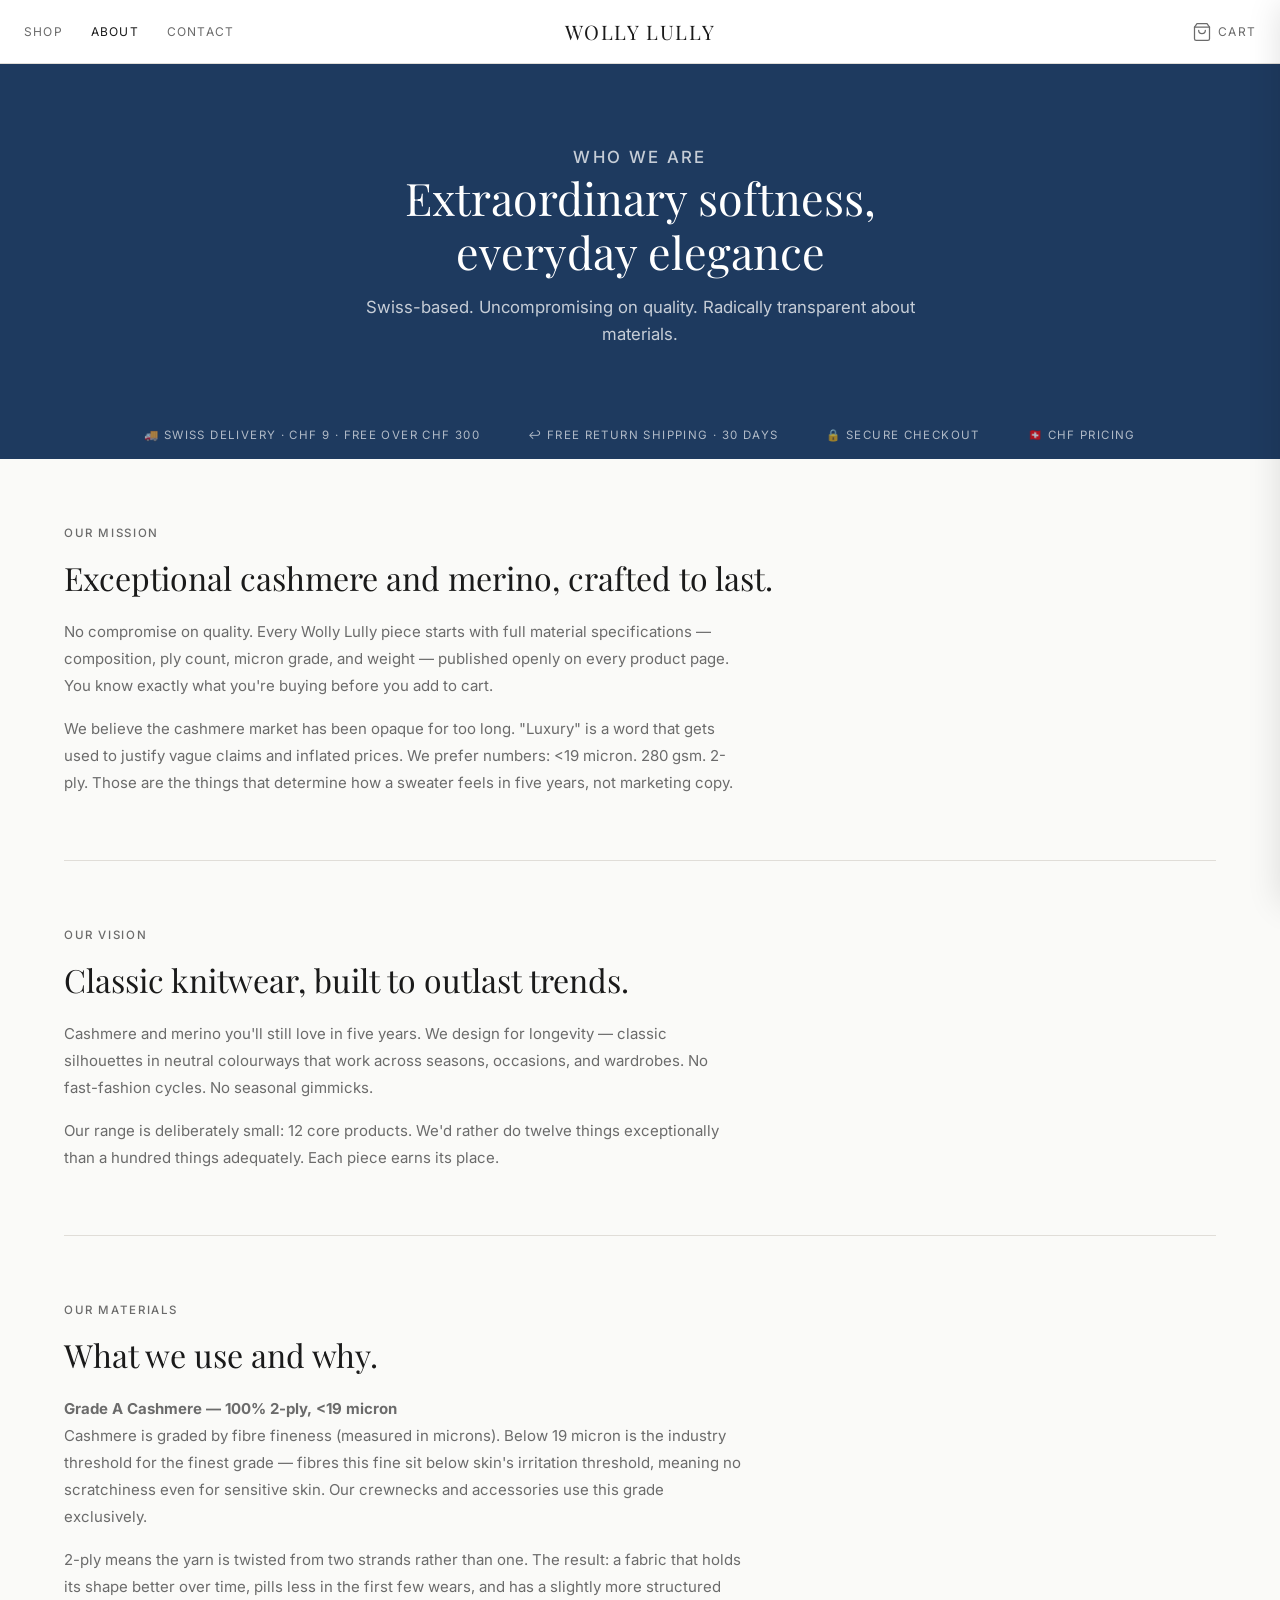
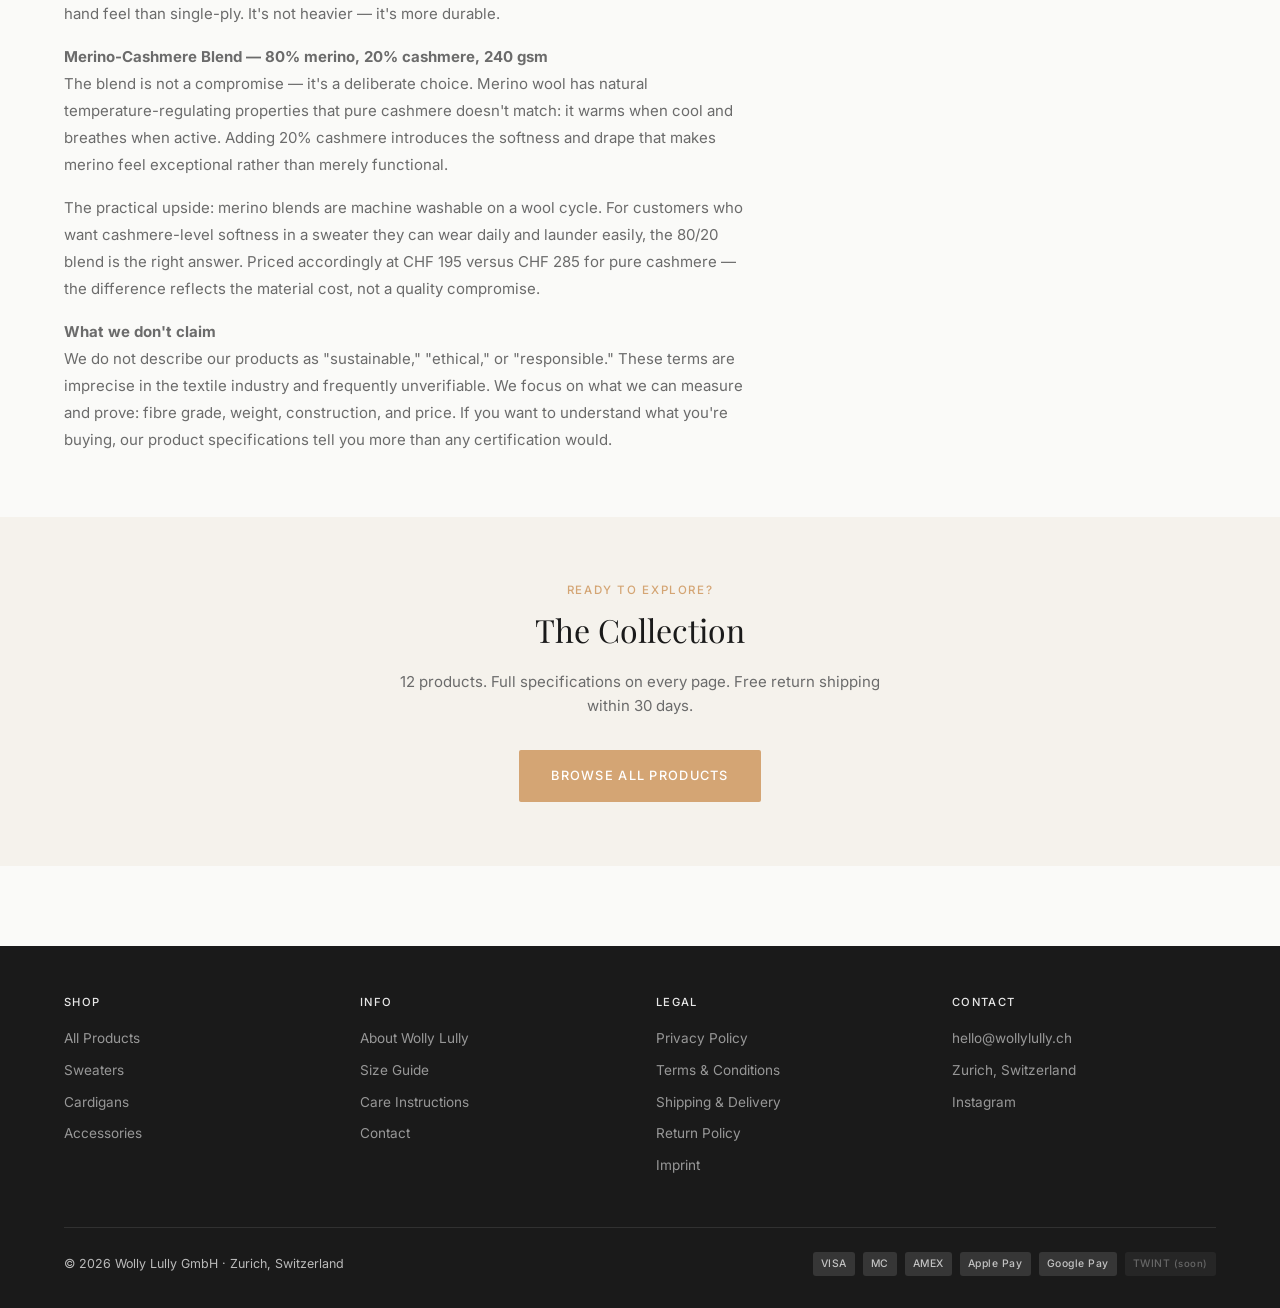
==== about.html @ a8b8a8bb "Prototype v3: add about.html with mission/vision/materials (#107)" ====
<!DOCTYPE html>
<html lang="en">
<head>
  <meta charset="UTF-8">
  <meta name="viewport" content="width=device-width, initial-scale=1.0">
  <title>About — Wolly Lully</title>
  <link rel="preconnect" href="https://fonts.googleapis.com">
  <link rel="preconnect" href="https://fonts.gstatic.com" crossorigin>
  <link href="https://fonts.googleapis.com/css2?family=Inter:wght@300;400;500;600&family=Playfair+Display:wght@400;600;700&display=swap" rel="stylesheet">
  <link rel="stylesheet" href="style.css">
</head>
<body>

<!-- ===== HEADER ===== -->
<header class="site-header">
  <div class="header-inner">
    <nav class="header-nav">
      <a href="shop.html">Shop</a>
      <a href="about.html" class="active">About</a>
      <a href="#">Contact</a>
    </nav>
    <a href="homepage.html" class="header-logo">WOLLY LULLY</a>
    <div class="header-actions">
      <button class="cart-btn" id="open-cart" aria-label="Open cart">
        <svg width="20" height="20" viewBox="0 0 24 24" fill="none" stroke="currentColor" stroke-width="1.5" stroke-linecap="round" stroke-linejoin="round"><path d="M6 2L3 6v14a2 2 0 002 2h14a2 2 0 002-2V6l-3-4z"/><line x1="3" y1="6" x2="21" y2="6"/><path d="M16 10a4 4 0 01-8 0"/></svg>
        Cart
        <span class="cart-badge"></span>
      </button>
      <button class="hamburger" id="hamburger" aria-label="Menu">
        <span></span><span></span><span></span>
      </button>
    </div>
  </div>
</header>

<!-- Mobile nav -->
<div class="nav-overlay" id="nav-overlay"></div>
<nav class="nav-drawer" id="nav-drawer">
  <div class="nav-drawer-header">
    <span>Menu</span>
    <button class="icon-btn" id="nav-close">✕</button>
  </div>
  <div class="nav-drawer-links">
    <a href="shop.html">Shop <span>›</span></a>
    <a href="about.html">About <span>›</span></a>
    <a href="#">Contact <span>›</span></a>
  </div>
  <div class="nav-drawer-footer">
    <a href="#">Size Guide</a>
    <a href="#">Returns &amp; Exchanges</a>
    <a href="#">Shipping &amp; Delivery</a>
  </div>
</nav>

<!-- ===== PAGE BODY ===== -->
<main class="page-body">

  <!-- HERO -->
  <div class="about-hero">
    <div class="container">
      <p class="about-eyebrow">Who we are</p>
      <h1>Extraordinary softness,<br>everyday elegance</h1>
      <p>Swiss-based. Uncompromising on quality. Radically transparent about materials.</p>
    </div>
  </div>

  <!-- BRAND STRIP -->
  <div class="brand-strip">
    <div class="brand-strip-inner">
      <span>🚚 Swiss delivery · CHF 9 · free over CHF 300</span>
      <span>↩️ Free return shipping · 30 days</span>
      <span>🔒 Secure checkout</span>
      <span>🇨🇭 CHF pricing</span>
    </div>
  </div>

  <div class="container">

    <!-- MISSION -->
    <div class="about-section">
      <p class="about-eyebrow">Our Mission</p>
      <h2>Exceptional cashmere and merino, crafted to last.</h2>
      <p>No compromise on quality. Every Wolly Lully piece starts with full material specifications — composition, ply count, micron grade, and weight — published openly on every product page. You know exactly what you're buying before you add to cart.</p>
      <p>We believe the cashmere market has been opaque for too long. "Luxury" is a word that gets used to justify vague claims and inflated prices. We prefer numbers: &lt;19 micron. 280 gsm. 2-ply. Those are the things that determine how a sweater feels in five years, not marketing copy.</p>
    </div>

    <!-- VISION -->
    <div class="about-section">
      <p class="about-eyebrow">Our Vision</p>
      <h2>Classic knitwear, built to outlast trends.</h2>
      <p>Cashmere and merino you'll still love in five years. We design for longevity — classic silhouettes in neutral colourways that work across seasons, occasions, and wardrobes. No fast-fashion cycles. No seasonal gimmicks.</p>
      <p>Our range is deliberately small: 12 core products. We'd rather do twelve things exceptionally than a hundred things adequately. Each piece earns its place.</p>
    </div>

    <!-- OUR MATERIALS -->
    <div class="about-section">
      <p class="about-eyebrow">Our Materials</p>
      <h2>What we use and why.</h2>

      <p><strong>Grade A Cashmere — 100% 2-ply, &lt;19 micron</strong><br>
      Cashmere is graded by fibre fineness (measured in microns). Below 19 micron is the industry threshold for the finest grade — fibres this fine sit below skin's irritation threshold, meaning no scratchiness even for sensitive skin. Our crewnecks and accessories use this grade exclusively.</p>

      <p>2-ply means the yarn is twisted from two strands rather than one. The result: a fabric that holds its shape better over time, pills less in the first few wears, and has a slightly more structured hand feel than single-ply. It's not heavier — it's more durable.</p>

      <p><strong>Merino-Cashmere Blend — 80% merino, 20% cashmere, 240 gsm</strong><br>
      The blend is not a compromise — it's a deliberate choice. Merino wool has natural temperature-regulating properties that pure cashmere doesn't match: it warms when cool and breathes when active. Adding 20% cashmere introduces the softness and drape that makes merino feel exceptional rather than merely functional.</p>

      <p>The practical upside: merino blends are machine washable on a wool cycle. For customers who want cashmere-level softness in a sweater they can wear daily and launder easily, the 80/20 blend is the right answer. Priced accordingly at CHF 195 versus CHF 285 for pure cashmere — the difference reflects the material cost, not a quality compromise.</p>

      <p><strong>What we don't claim</strong><br>
      We do not describe our products as "sustainable," "ethical," or "responsible." These terms are imprecise in the textile industry and frequently unverifiable. We focus on what we can measure and prove: fibre grade, weight, construction, and price. If you want to understand what you're buying, our product specifications tell you more than any certification would.</p>
    </div>

  </div><!-- /container -->

  <!-- CTA -->
  <div style="text-align:center; padding:64px 0; background:var(--bg-beige);">
    <p class="about-eyebrow" style="margin-bottom:12px;">Ready to explore?</p>
    <h2 style="margin-bottom:20px;">The Collection</h2>
    <p style="color:var(--text-muted); max-width:480px; margin:0 auto 32px;">12 products. Full specifications on every page. Free return shipping within 30 days.</p>
    <a href="shop.html" class="btn btn-primary btn--lg">Browse All Products</a>
  </div>

</main>

<!-- ===== FOOTER ===== -->
<footer class="site-footer">
  <div class="container">
    <div class="footer-grid">
      <div class="footer-col">
        <h5>Shop</h5>
        <a href="shop.html">All Products</a>
        <a href="shop.html">Sweaters</a>
        <a href="shop.html">Cardigans</a>
        <a href="shop.html">Accessories</a>
      </div>
      <div class="footer-col">
        <h5>Info</h5>
        <a href="about.html">About Wolly Lully</a>
        <a href="#">Size Guide</a>
        <a href="#">Care Instructions</a>
        <a href="#">Contact</a>
      </div>
      <div class="footer-col">
        <h5>Legal</h5>
        <a href="#">Privacy Policy</a>
        <a href="#">Terms &amp; Conditions</a>
        <a href="#">Shipping &amp; Delivery</a>
        <a href="#">Return Policy</a>
        <a href="#">Imprint</a>
      </div>
      <div class="footer-col">
        <h5>Contact</h5>
        <a href="#">hello@wollylully.ch</a>
        <a href="#">Zurich, Switzerland</a>
        <a href="#">Instagram</a>
      </div>
    </div>
    <div class="footer-bottom">
      <p>© 2026 Wolly Lully GmbH · Zurich, Switzerland</p>
      <div class="payment-icons">
        <span class="payment-icon">VISA</span>
        <span class="payment-icon">MC</span>
        <span class="payment-icon">AMEX</span>
        <span class="payment-icon">Apple Pay</span>
        <span class="payment-icon">Google Pay</span>
        <span class="payment-icon" style="opacity:0.45">TWINT <span style="font-size:0.6rem">(soon)</span></span>
      </div>
    </div>
  </div>
</footer>

<!-- ===== CART DRAWER ===== -->
<div class="cart-overlay" id="cart-overlay"></div>
<aside class="cart-drawer" id="cart-drawer" role="dialog" aria-label="Shopping cart">
  <div class="cart-drawer-header">
    <h3>Your Cart</h3>
    <button class="icon-btn" id="cart-close" aria-label="Close cart">✕</button>
  </div>
  <div class="shipping-progress" id="shipping-progress">
    <p>Add <strong>CHF 300</strong> more for free delivery 🎉</p>
    <div class="progress-bar"><div class="progress-bar-fill" style="width:0%"></div></div>
  </div>
  <div id="cart-items-list" class="cart-items"></div>
  <div class="cart-empty" id="cart-empty">
    <svg width="48" height="48" viewBox="0 0 24 24" fill="none" stroke="currentColor" stroke-width="1" stroke-linecap="round" style="color:var(--border-dark)"><path d="M6 2L3 6v14a2 2 0 002 2h14a2 2 0 002-2V6l-3-4z"/><line x1="3" y1="6" x2="21" y2="6"/></svg>
    <p>Your cart is empty.</p>
    <a href="shop.html" class="btn btn-secondary" onclick="closeCart()">Browse Collection</a>
  </div>
  <div class="cart-footer" id="cart-footer" style="display:none">
    <div class="cart-totals">
      <div class="row"><span>Subtotal</span><span id="cart-subtotal">CHF 0</span></div>
      <div class="row"><span>Delivery</span><span id="cart-shipping">CHF 9</span></div>
      <div class="row total"><span>Total</span><span id="cart-total">CHF 0</span></div>
      <p style="font-size:0.72rem; color:var(--text-light); margin-top:4px; text-align:right;">Includes <span id="cart-vat">—</span> VAT (7.7%)</p>
    </div>
    <button class="btn btn-primary btn--full btn--lg" id="cart-checkout-btn">CHECKOUT →</button>
    <button class="btn btn-secondary btn--full" style="margin-top:8px" onclick="closeCart()">Continue Shopping</button>
    <p class="cart-trust">↩️ 30-day free return shipping &nbsp;·&nbsp; 🔒 Secure checkout</p>
  </div>
</aside>

<script src="app.js"></script>
</body>
</html>
---- style.css ----
/* ============================================================
   WOLLY LULLY — Clickable Prototype Styles
   Shared across all prototype pages
   ============================================================ */

/* --- Reset & Variables --- */
*, *::before, *::after { box-sizing: border-box; margin: 0; padding: 0; }

:root {
  --bg:        #FAFAF8;
  --bg-beige:  #F5F2EC;
  --bg-white:  #FFFFFF;
  --text:      #1A1A1A;
  --text-muted:#6B6B6B;
  --text-light:#9B9B9B;
  --gold:      #D4A574;
  --gold-dark: #B8924A;
  --border:    #E0DDD8;
  --border-dark:#C8C4BE;
  --navy:      #1E3A5F;
  --success:   #2D7A4F;
  --radius:    2px;
  --shadow:    0 2px 16px rgba(0,0,0,0.08);
  --shadow-lg: 0 4px 32px rgba(0,0,0,0.12);
  --transition: 0.22s ease;
  --font-serif: 'Playfair Display', Georgia, 'Times New Roman', serif;
  --font-sans:  'Inter', -apple-system, BlinkMacSystemFont, 'Segoe UI', sans-serif;
  --header-h:  64px;
}

html { scroll-behavior: smooth; }

body {
  font-family: var(--font-sans);
  background: var(--bg);
  color: var(--text);
  font-size: 15px;
  line-height: 1.6;
  -webkit-font-smoothing: antialiased;
}

a { color: inherit; text-decoration: none; }
img { display: block; max-width: 100%; }
button { cursor: pointer; border: none; background: none; font-family: inherit; }
input, select, textarea { font-family: inherit; }
ul { list-style: none; }

/* --- Typography --- */
h1, h2, h3, h4 {
  font-family: var(--font-serif);
  font-weight: normal;
  line-height: 1.2;
}
h1 { font-size: clamp(1.8rem, 4vw, 2.8rem); }
h2 { font-size: clamp(1.4rem, 3vw, 2rem); }
h3 { font-size: 1.2rem; }
h4 { font-size: 1rem; }

.label-caps {
  font-size: 0.7rem;
  letter-spacing: 0.12em;
  text-transform: uppercase;
  font-weight: 500;
}

/* --- Layout --- */
.container { max-width: 1200px; margin: 0 auto; padding: 0 24px; }
.container--narrow { max-width: 860px; }

/* ============================================================
   HEADER
   ============================================================ */
.site-header {
  position: fixed;
  top: 0; left: 0; right: 0;
  height: var(--header-h);
  background: var(--bg-white);
  border-bottom: 1px solid var(--border);
  z-index: 100;
  transition: box-shadow var(--transition);
}
.site-header.scrolled { box-shadow: 0 2px 12px rgba(0,0,0,0.06); }

.header-inner {
  display: grid;
  grid-template-columns: 1fr auto 1fr;
  align-items: center;
  height: 100%;
  padding: 0 24px;
}

.header-nav { display: flex; gap: 28px; }
.header-nav a {
  font-size: 0.75rem;
  letter-spacing: 0.1em;
  text-transform: uppercase;
  color: var(--text-muted);
  transition: color var(--transition);
}
.header-nav a:hover, .header-nav a.active { color: var(--text); }

.header-logo {
  text-align: center;
  font-family: var(--font-serif);
  font-size: 1.25rem;
  letter-spacing: 0.08em;
  color: var(--text);
}

.header-actions {
  display: flex;
  justify-content: flex-end;
  align-items: center;
  gap: 16px;
}

.cart-btn {
  position: relative;
  display: flex;
  align-items: center;
  gap: 6px;
  padding: 6px 0;
  font-size: 0.75rem;
  letter-spacing: 0.1em;
  text-transform: uppercase;
  color: var(--text-muted);
  transition: color var(--transition);
}
.cart-btn:hover { color: var(--text); }

.cart-badge {
  display: none;
  position: absolute;
  top: -2px; right: -10px;
  min-width: 18px; height: 18px;
  background: var(--text);
  color: #fff;
  border-radius: 50%;
  font-size: 0.65rem;
  font-weight: 600;
  align-items: center;
  justify-content: center;
}
.cart-badge.visible { display: flex; }

/* Hamburger (mobile only) */
.hamburger {
  display: none;
  flex-direction: column;
  gap: 5px;
  padding: 8px;
  min-width: 44px;
  min-height: 44px;
  align-items: center;
  justify-content: center;
}
.hamburger span {
  display: block;
  width: 22px;
  height: 2px;
  background: var(--text);
  transition: var(--transition);
}

/* Page offset for fixed header */
.page-body { padding-top: var(--header-h); }

/* ============================================================
   MOBILE NAVIGATION DRAWER
   ============================================================ */
.nav-overlay {
  display: none;
  position: fixed;
  inset: 0;
  background: rgba(0,0,0,0.4);
  z-index: 200;
  opacity: 0;
  transition: opacity var(--transition);
}
.nav-overlay.open { display: block; opacity: 1; }

.nav-drawer {
  position: fixed;
  top: 0; right: 0;
  width: 260px;
  height: 100%;
  background: var(--bg-white);
  z-index: 201;
  transform: translateX(100%);
  transition: transform 0.3s ease;
  display: flex;
  flex-direction: column;
}
.nav-drawer.open { transform: translateX(0); }

.nav-drawer-header {
  display: flex;
  justify-content: space-between;
  align-items: center;
  padding: 20px 24px;
  border-bottom: 1px solid var(--border);
}
.nav-drawer-header span {
  font-size: 0.7rem;
  letter-spacing: 0.12em;
  text-transform: uppercase;
  font-weight: 500;
}

.nav-drawer-links {
  flex: 1;
  padding: 16px 0;
}
.nav-drawer-links a {
  display: flex;
  justify-content: space-between;
  align-items: center;
  padding: 14px 24px;
  font-size: 1.05rem;
  font-family: var(--font-serif);
  color: var(--text);
  border-bottom: 1px solid var(--border);
  transition: background var(--transition);
  min-height: 44px;
}
.nav-drawer-links a:hover { background: var(--bg-beige); }

.nav-drawer-footer {
  padding: 20px 24px;
  border-top: 1px solid var(--border);
  display: flex;
  flex-direction: column;
  gap: 12px;
}
.nav-drawer-footer a {
  font-size: 0.8rem;
  color: var(--text-muted);
  transition: color var(--transition);
}
.nav-drawer-footer a:hover { color: var(--text); }

/* ============================================================
   BUTTONS
   ============================================================ */
.btn {
  display: inline-flex;
  align-items: center;
  justify-content: center;
  padding: 14px 28px;
  font-size: 0.75rem;
  letter-spacing: 0.1em;
  text-transform: uppercase;
  font-weight: 500;
  border-radius: var(--radius);
  transition: all var(--transition);
  min-height: 48px;
  cursor: pointer;
  border: none;
  font-family: var(--font-sans);
}

.btn-primary {
  background: var(--gold);
  color: #fff;
}
.btn-primary:hover { background: var(--gold-dark); }

.btn-secondary {
  background: transparent;
  color: var(--text);
  border: 1px solid var(--border-dark);
}
.btn-secondary:hover { border-color: var(--text); }

.btn-dark {
  background: var(--text);
  color: #fff;
}
.btn-dark:hover { background: #333; }

.btn-outline-gold {
  background: transparent;
  color: var(--gold);
  border: 1px solid var(--gold);
}
.btn-outline-gold:hover { background: var(--gold); color: #fff; }

.btn--full { width: 100%; }
.btn--lg { padding: 16px 32px; font-size: 0.8rem; }

/* Icon buttons */
.icon-btn {
  display: flex;
  align-items: center;
  justify-content: center;
  width: 36px;
  height: 36px;
  border-radius: 50%;
  transition: background var(--transition);
  min-width: 44px;
  min-height: 44px;
}
.icon-btn:hover { background: var(--bg-beige); }

/* ============================================================
   BREADCRUMB
   ============================================================ */
.breadcrumb {
  display: flex;
  gap: 8px;
  align-items: center;
  padding: 16px 0;
  font-size: 0.8rem;
  color: var(--text-muted);
}
.breadcrumb a { transition: color var(--transition); }
.breadcrumb a:hover { color: var(--text); }
.breadcrumb .sep { color: var(--border-dark); }
.breadcrumb .current { color: var(--text); }

/* ============================================================
   PRODUCT CARDS
   ============================================================ */
.product-card {
  display: flex;
  flex-direction: column;
  background: var(--bg-white);
  border: 1px solid var(--border);
  border-radius: var(--radius);
  overflow: hidden;
  transition: box-shadow var(--transition), transform var(--transition);
  cursor: pointer;
}
.product-card:hover {
  box-shadow: var(--shadow);
  transform: translateY(-2px);
}

.product-card__image {
  aspect-ratio: 3/4;
  overflow: hidden;
  position: relative;
}
.product-card__image .img-placeholder {
  width: 100%;
  height: 100%;
  display: flex;
  align-items: center;
  justify-content: center;
  font-size: 0.7rem;
  color: rgba(255,255,255,0.7);
  letter-spacing: 0.08em;
  text-transform: uppercase;
  transition: transform 0.4s ease;
}
.product-card:hover .img-placeholder { transform: scale(1.04); }

.product-card__body {
  padding: 14px 16px 16px;
  display: flex;
  flex-direction: column;
  gap: 4px;
  flex: 1;
}
.product-card__name {
  font-family: var(--font-serif);
  font-size: 0.95rem;
  line-height: 1.3;
}
.product-card__composition {
  font-size: 0.78rem;
  color: var(--text-muted);
}
.product-card__fit {
  font-size: 0.72rem;
  color: var(--text-light);
  font-style: italic;
}
.product-card__price {
  margin-top: 8px;
  font-size: 0.9rem;
  font-weight: 500;
  color: var(--text);
}
.product-card__cta {
  margin-top: 12px;
  padding: 10px;
  font-size: 0.7rem;
  letter-spacing: 0.1em;
  text-transform: uppercase;
  text-align: center;
  background: transparent;
  border: 1px solid var(--border);
  color: var(--text-muted);
  border-radius: var(--radius);
  transition: all var(--transition);
  width: 100%;
  display: block;
}
.product-card:hover .product-card__cta {
  border-color: var(--gold);
  color: var(--gold);
  background: rgba(212,165,116,0.04);
}

/* Product grid */
.product-grid {
  display: grid;
  grid-template-columns: repeat(3, 1fr);
  gap: 20px;
}

/* ============================================================
   IMAGE PLACEHOLDER COLOURS (per product)
   ============================================================ */
.img-navy    { background: linear-gradient(135deg, #1E3A5F 0%, #2C5282 100%); }
.img-cream   { background: linear-gradient(135deg, #EDE8DF 0%, #D4CCBA 100%); color: rgba(60,50,40,0.5) !important; }
.img-burgundy{ background: linear-gradient(135deg, #722F37 0%, #9B3A4A 100%); }
.img-camel   { background: linear-gradient(135deg, #C19A6B 0%, #A0784A 100%); }
.img-charcoal{ background: linear-gradient(135deg, #36454F 0%, #4A5568 100%); }
.img-ivory   { background: linear-gradient(135deg, #F5F0E8 0%, #E8DFD0 100%); color: rgba(60,50,40,0.4) !important; }
.img-grey    { background: linear-gradient(135deg, #8A8A8A 0%, #A0A0A0 100%); }
.img-oatmeal { background: linear-gradient(135deg, #C9B99A 0%, #B0A080 100%); }
.img-black   { background: linear-gradient(135deg, #1A1A1A 0%, #333 100%); }

/* ============================================================
   TRUST BAR
   ============================================================ */
.trust-bar {
  display: flex;
  gap: 20px;
  align-items: center;
  flex-wrap: wrap;
  padding: 12px 0;
  font-size: 0.78rem;
  color: var(--text-muted);
  border-top: 1px solid var(--border);
  border-bottom: 1px solid var(--border);
}
.trust-bar span { display: flex; align-items: center; gap: 6px; }

/* ============================================================
   FOOTER
   ============================================================ */
.site-footer {
  background: var(--text);
  color: rgba(255,255,255,0.7);
  padding: 48px 0 32px;
  margin-top: 80px;
}
.footer-grid {
  display: grid;
  grid-template-columns: repeat(4, 1fr);
  gap: 32px;
  margin-bottom: 40px;
}
.footer-col h5 {
  font-size: 0.7rem;
  letter-spacing: 0.12em;
  text-transform: uppercase;
  color: rgba(255,255,255,0.9);
  margin-bottom: 16px;
  font-weight: 500;
  font-family: var(--font-sans);
}
.footer-col a {
  display: block;
  font-size: 0.85rem;
  color: rgba(255,255,255,0.55);
  margin-bottom: 10px;
  transition: color var(--transition);
}
.footer-col a:hover { color: rgba(255,255,255,0.9); }

.footer-bottom {
  border-top: 1px solid rgba(255,255,255,0.1);
  padding-top: 24px;
  display: flex;
  justify-content: space-between;
  align-items: center;
  flex-wrap: wrap;
  gap: 12px;
}
.footer-bottom p { font-size: 0.78rem; }

.payment-icons {
  display: flex;
  gap: 8px;
  align-items: center;
}
.payment-icon {
  padding: 4px 8px;
  background: rgba(255,255,255,0.12);
  border-radius: 3px;
  font-size: 0.65rem;
  letter-spacing: 0.05em;
  color: rgba(255,255,255,0.7);
  font-weight: 500;
}

/* ============================================================
   CART DRAWER
   ============================================================ */
.cart-overlay {
  display: none;
  position: fixed;
  inset: 0;
  background: rgba(0,0,0,0.4);
  z-index: 300;
  opacity: 0;
  transition: opacity var(--transition);
}
.cart-overlay.open { display: block; opacity: 1; }

.cart-drawer {
  position: fixed;
  top: 0; right: 0;
  width: 400px;
  max-width: 100vw;
  height: 100%;
  background: var(--bg-white);
  z-index: 301;
  transform: translateX(100%);
  transition: transform 0.3s ease;
  display: flex;
  flex-direction: column;
  box-shadow: var(--shadow-lg);
}
.cart-drawer.open { transform: translateX(0); }

.cart-drawer-header {
  display: flex;
  justify-content: space-between;
  align-items: center;
  padding: 20px 24px;
  border-bottom: 1px solid var(--border);
}
.cart-drawer-header h3 { font-family: var(--font-serif); font-size: 1.1rem; }

/* Shipping progress bar */
.shipping-progress {
  padding: 14px 24px;
  background: var(--bg-beige);
  border-bottom: 1px solid var(--border);
}
.shipping-progress p {
  font-size: 0.78rem;
  color: var(--text-muted);
  margin-bottom: 8px;
}
.shipping-progress p strong { color: var(--success); }
.progress-bar {
  height: 4px;
  background: var(--border);
  border-radius: 2px;
  overflow: hidden;
}
.progress-bar-fill {
  height: 100%;
  background: var(--success);
  border-radius: 2px;
  transition: width 0.4s ease;
}

/* Cart items */
.cart-items {
  flex: 1;
  overflow-y: auto;
  padding: 0 24px;
}
.cart-item {
  display: grid;
  grid-template-columns: 72px 1fr;
  gap: 14px;
  padding: 20px 0;
  border-bottom: 1px solid var(--border);
}
.cart-item-image {
  width: 72px;
  height: 96px;
  border-radius: var(--radius);
  overflow: hidden;
  flex-shrink: 0;
}
.cart-item-image .img-placeholder {
  width: 100%;
  height: 100%;
  font-size: 0.55rem;
  display: flex;
  align-items: center;
  justify-content: center;
  color: rgba(255,255,255,0.6);
  text-transform: uppercase;
  letter-spacing: 0.05em;
}
.cart-item-details { display: flex; flex-direction: column; gap: 4px; }
.cart-item-name { font-family: var(--font-serif); font-size: 0.95rem; }
.cart-item-meta { font-size: 0.78rem; color: var(--text-muted); }
.cart-item-price { font-size: 0.9rem; font-weight: 500; margin-top: 4px; }
.cart-item-controls {
  display: flex;
  align-items: center;
  justify-content: space-between;
  margin-top: 8px;
}
.qty-controls {
  display: flex;
  align-items: center;
  gap: 0;
  border: 1px solid var(--border);
  border-radius: var(--radius);
  overflow: hidden;
}
.qty-btn {
  width: 32px;
  height: 32px;
  display: flex;
  align-items: center;
  justify-content: center;
  font-size: 1rem;
  color: var(--text-muted);
  background: transparent;
  transition: background var(--transition);
  border: none;
  cursor: pointer;
}
.qty-btn:hover { background: var(--bg-beige); }
.qty-display {
  width: 36px;
  text-align: center;
  font-size: 0.85rem;
  border-left: 1px solid var(--border);
  border-right: 1px solid var(--border);
  line-height: 32px;
}
.remove-item {
  font-size: 0.75rem;
  color: var(--text-light);
  text-decoration: underline;
  background: none;
  border: none;
  cursor: pointer;
  transition: color var(--transition);
}
.remove-item:hover { color: var(--text); }

/* Cart footer */
.cart-footer {
  padding: 20px 24px;
  border-top: 1px solid var(--border);
}
.cart-totals { margin-bottom: 16px; }
.cart-totals .row {
  display: flex;
  justify-content: space-between;
  font-size: 0.85rem;
  padding: 4px 0;
  color: var(--text-muted);
}
.cart-totals .row.total {
  font-size: 1rem;
  font-weight: 500;
  color: var(--text);
  border-top: 1px solid var(--border);
  padding-top: 10px;
  margin-top: 6px;
}
.cart-trust {
  text-align: center;
  font-size: 0.75rem;
  color: var(--text-light);
  margin-top: 12px;
}

.cart-empty {
  flex: 1;
  display: flex;
  flex-direction: column;
  align-items: center;
  justify-content: center;
  padding: 40px 24px;
  text-align: center;
  gap: 16px;
}
.cart-empty p { color: var(--text-muted); font-size: 0.9rem; }

/* ============================================================
   SIZE GUIDE MODAL
   ============================================================ */
.modal-overlay {
  display: none;
  position: fixed;
  inset: 0;
  background: rgba(0,0,0,0.5);
  z-index: 400;
  align-items: center;
  justify-content: center;
  padding: 24px;
}
.modal-overlay.open { display: flex; }

.modal {
  background: var(--bg-white);
  border-radius: 4px;
  max-width: 540px;
  width: 100%;
  max-height: 80vh;
  overflow-y: auto;
  padding: 32px;
}
.modal-header {
  display: flex;
  justify-content: space-between;
  align-items: center;
  margin-bottom: 24px;
}
.modal-header h3 { font-family: var(--font-serif); }

.size-guide-table { width: 100%; border-collapse: collapse; font-size: 0.85rem; }
.size-guide-table th, .size-guide-table td {
  padding: 10px 12px;
  border-bottom: 1px solid var(--border);
  text-align: left;
}
.size-guide-table th {
  font-size: 0.7rem;
  letter-spacing: 0.08em;
  text-transform: uppercase;
  color: var(--text-muted);
  font-weight: 500;
}

/* ============================================================
   STICKY ATC BAR (mobile PDP)
   ============================================================ */
.sticky-atc {
  display: none;
  position: fixed;
  bottom: 0;
  left: 0;
  right: 0;
  background: var(--bg-white);
  border-top: 1px solid var(--border);
  padding: 12px 16px;
  z-index: 150;
  box-shadow: 0 -4px 16px rgba(0,0,0,0.08);
  align-items: center;
  gap: 12px;
}
.sticky-atc.visible { display: flex; }
.sticky-atc-info { flex: 1; }
.sticky-atc-info .name { font-size: 0.85rem; font-weight: 500; }
.sticky-atc-info .meta { font-size: 0.75rem; color: var(--text-muted); }
.sticky-atc .btn { padding: 12px 20px; font-size: 0.72rem; white-space: nowrap; flex-shrink: 0; }

/* ============================================================
   SECTION HEADERS
   ============================================================ */
.section-header {
  text-align: center;
  margin-bottom: 40px;
}
.section-header h2 { margin-bottom: 8px; }
.section-header p { color: var(--text-muted); font-size: 0.9rem; }

/* ============================================================
   NOTIFICATION TOAST
   ============================================================ */
.toast {
  position: fixed;
  bottom: 80px;
  left: 50%;
  transform: translateX(-50%) translateY(20px);
  background: var(--text);
  color: #fff;
  padding: 12px 24px;
  border-radius: 24px;
  font-size: 0.82rem;
  opacity: 0;
  transition: all 0.3s ease;
  pointer-events: none;
  white-space: nowrap;
  z-index: 500;
}
.toast.show {
  opacity: 1;
  transform: translateX(-50%) translateY(0);
}

/* ============================================================
   HOMEPAGE — HERO
   ============================================================ */
.hero {
  position: relative;
  height: 600px;
  display: flex;
  align-items: center;
  justify-content: center;
  overflow: hidden;
  background: linear-gradient(135deg, #1E3A5F 0%, #2C3E6B 50%, #3A2C50 100%);
}
.hero-content {
  text-align: center;
  color: #fff;
  z-index: 2;
  padding: 0 24px;
}
.hero-eyebrow {
  font-size: 0.7rem;
  letter-spacing: 0.18em;
  text-transform: uppercase;
  color: rgba(255,255,255,0.65);
  margin-bottom: 20px;
}
.hero h1 {
  color: #fff;
  margin-bottom: 16px;
  max-width: 600px;
}
.hero p {
  font-size: 1.05rem;
  color: rgba(255,255,255,0.75);
  margin-bottom: 32px;
  max-width: 420px;
  margin-left: auto;
  margin-right: auto;
}

/* ============================================================
   HOMEPAGE — MISSION
   ============================================================ */
.mission {
  display: grid;
  grid-template-columns: 1fr 1fr;
  gap: 0;
  background: var(--bg-white);
}
.mission-block {
  padding: 64px 56px;
}
.mission-block:first-child {
  border-right: 1px solid var(--border);
}
.mission-block .eyebrow {
  font-size: 0.68rem;
  letter-spacing: 0.14em;
  text-transform: uppercase;
  color: var(--gold);
  margin-bottom: 16px;
}
.mission-block h2 { margin-bottom: 16px; font-size: 1.5rem; }
.mission-block p { color: var(--text-muted); line-height: 1.8; font-size: 0.92rem; }

/* ============================================================
   HOMEPAGE — NEWSLETTER
   ============================================================ */
.newsletter-section {
  background: var(--bg-beige);
  padding: 64px 24px;
  text-align: center;
}
.newsletter-section h2 { margin-bottom: 8px; }
.newsletter-section p { color: var(--text-muted); margin-bottom: 28px; font-size: 0.92rem; }

.newsletter-form {
  display: flex;
  gap: 0;
  max-width: 420px;
  margin: 0 auto;
}
.newsletter-form input {
  flex: 1;
  padding: 14px 16px;
  border: 1px solid var(--border-dark);
  border-right: none;
  border-radius: var(--radius) 0 0 var(--radius);
  background: var(--bg-white);
  font-size: 0.9rem;
  outline: none;
  transition: border-color var(--transition);
}
.newsletter-form input:focus { border-color: var(--gold); }
.newsletter-form button {
  border-radius: 0 var(--radius) var(--radius) 0;
  padding: 14px 24px;
}

/* ============================================================
   SHOP PAGE — FILTER BAR
   ============================================================ */
.shop-toolbar {
  display: flex;
  justify-content: space-between;
  align-items: center;
  padding: 16px 0;
  border-bottom: 1px solid var(--border);
  margin-bottom: 24px;
  gap: 12px;
}
.filter-bar {
  display: flex;
  gap: 8px;
  flex-wrap: wrap;
  align-items: center;
}
.filter-select {
  padding: 8px 12px;
  border: 1px solid var(--border);
  border-radius: var(--radius);
  background: var(--bg-white);
  font-size: 0.78rem;
  color: var(--text);
  cursor: pointer;
  outline: none;
  appearance: none;
  padding-right: 28px;
  background-image: url("data:image/svg+xml,%3Csvg xmlns='http://www.w3.org/2000/svg' width='12' height='8' viewBox='0 0 12 8'%3E%3Cpath d='M1 1l5 5 5-5' stroke='%236B6B6B' stroke-width='1.5' fill='none' stroke-linecap='round'/%3E%3C/svg%3E");
  background-repeat: no-repeat;
  background-position: right 10px center;
  transition: border-color var(--transition);
  min-height: 36px;
}
.filter-select:focus, .filter-select:hover { border-color: var(--text); }

.active-filters {
  display: flex;
  gap: 6px;
  flex-wrap: wrap;
  margin-top: 12px;
}
.filter-chip {
  display: inline-flex;
  align-items: center;
  gap: 6px;
  padding: 4px 10px;
  background: var(--text);
  color: #fff;
  border-radius: 20px;
  font-size: 0.72rem;
  letter-spacing: 0.04em;
}
.filter-chip button {
  color: rgba(255,255,255,0.7);
  font-size: 0.9rem;
  line-height: 1;
  transition: color var(--transition);
}
.filter-chip button:hover { color: #fff; }

.sort-select {
  padding: 8px 32px 8px 12px;
  border: 1px solid var(--border);
  border-radius: var(--radius);
  background: var(--bg-white);
  font-size: 0.78rem;
  appearance: none;
  background-image: url("data:image/svg+xml,%3Csvg xmlns='http://www.w3.org/2000/svg' width='12' height='8' viewBox='0 0 12 8'%3E%3Cpath d='M1 1l5 5 5-5' stroke='%236B6B6B' stroke-width='1.5' fill='none' stroke-linecap='round'/%3E%3C/svg%3E");
  background-repeat: no-repeat;
  background-position: right 10px center;
  cursor: pointer;
  outline: none;
  min-height: 36px;
}

.results-count {
  font-size: 0.8rem;
  color: var(--text-muted);
  white-space: nowrap;
}

/* Mobile filter button */
.filter-toggle-btn {
  display: none;
  align-items: center;
  gap: 8px;
  padding: 10px 16px;
  border: 1px solid var(--border);
  border-radius: var(--radius);
  font-size: 0.78rem;
  background: var(--bg-white);
  transition: border-color var(--transition);
  min-height: 44px;
}
.filter-toggle-btn:hover { border-color: var(--text); }
.filter-badge {
  display: none;
  background: var(--text);
  color: #fff;
  border-radius: 50%;
  width: 18px;
  height: 18px;
  font-size: 0.65rem;
  align-items: center;
  justify-content: center;
}
.filter-badge.visible { display: flex; }

/* Mobile filter drawer */
.filter-overlay {
  display: none;
  position: fixed;
  inset: 0;
  background: rgba(0,0,0,0.4);
  z-index: 200;
}
.filter-overlay.open { display: block; }

.filter-drawer {
  position: fixed;
  bottom: 0; left: 0; right: 0;
  background: var(--bg-white);
  z-index: 201;
  border-radius: 12px 12px 0 0;
  max-height: 90vh;
  overflow-y: auto;
  transform: translateY(100%);
  transition: transform 0.3s ease;
}
.filter-drawer.open { transform: translateY(0); }

.filter-drawer-header {
  display: flex;
  justify-content: space-between;
  align-items: center;
  padding: 20px 24px;
  border-bottom: 1px solid var(--border);
  position: sticky;
  top: 0;
  background: var(--bg-white);
  z-index: 1;
}
.filter-accordion-item { border-bottom: 1px solid var(--border); }
.filter-accordion-btn {
  width: 100%;
  display: flex;
  justify-content: space-between;
  align-items: center;
  padding: 16px 24px;
  font-size: 0.9rem;
  background: none;
  border: none;
  cursor: pointer;
  text-align: left;
  min-height: 48px;
}
.filter-accordion-content {
  display: none;
  padding: 4px 24px 16px;
  flex-wrap: wrap;
  gap: 8px;
}
.filter-accordion-content.open { display: flex; }
.filter-option-btn {
  padding: 8px 14px;
  border: 1px solid var(--border);
  border-radius: 20px;
  font-size: 0.8rem;
  background: transparent;
  cursor: pointer;
  transition: all var(--transition);
  min-height: 36px;
}
.filter-option-btn.active {
  background: var(--text);
  color: #fff;
  border-color: var(--text);
}
.filter-drawer-footer {
  position: sticky;
  bottom: 0;
  background: var(--bg-white);
  padding: 16px 24px;
  border-top: 1px solid var(--border);
  display: flex;
  gap: 12px;
}

/* ============================================================
   PDP (Product Detail Page)
   ============================================================ */
.pdp-grid {
  display: grid;
  grid-template-columns: 1fr 1fr;
  gap: 48px;
  padding: 32px 0 64px;
  align-items: start;
}

/* Gallery */
.pdp-gallery { position: sticky; top: calc(var(--header-h) + 24px); }
.pdp-gallery-main {
  aspect-ratio: 3/4;
  border-radius: var(--radius);
  overflow: hidden;
  margin-bottom: 12px;
  cursor: zoom-in;
}
.pdp-gallery-main .img-placeholder {
  width: 100%; height: 100%;
  display: flex;
  align-items: center;
  justify-content: center;
  font-size: 0.85rem;
  color: rgba(255,255,255,0.6);
  letter-spacing: 0.08em;
  text-transform: uppercase;
  transition: transform 0.4s ease;
}
.pdp-gallery-main:hover .img-placeholder { transform: scale(1.05); }

.pdp-thumbs {
  display: grid;
  grid-template-columns: repeat(4, 1fr);
  gap: 8px;
}
.pdp-thumb {
  aspect-ratio: 1;
  border-radius: var(--radius);
  overflow: hidden;
  cursor: pointer;
  border: 2px solid transparent;
  transition: border-color var(--transition);
}
.pdp-thumb.active { border-color: var(--gold); }
.pdp-thumb .img-placeholder {
  width: 100%; height: 100%;
  display: flex;
  align-items: center;
  justify-content: center;
  font-size: 0.55rem;
  color: rgba(255,255,255,0.5);
  text-transform: uppercase;
}

/* PDP info */
.pdp-info { display: flex; flex-direction: column; gap: 24px; }

.pdp-title-row {
  display: flex;
  justify-content: space-between;
  align-items: flex-start;
  gap: 16px;
}
.pdp-name { font-size: 1.8rem; }
.pdp-price { font-size: 1.3rem; font-weight: 500; white-space: nowrap; }

/* Specs block R1 */
.specs-block {
  background: var(--bg-beige);
  border-radius: var(--radius);
  padding: 20px;
}
.specs-block h4 {
  font-size: 0.68rem;
  letter-spacing: 0.12em;
  text-transform: uppercase;
  color: var(--text-muted);
  margin-bottom: 14px;
  font-family: var(--font-sans);
  font-weight: 500;
}
.specs-table { display: grid; grid-template-columns: auto 1fr; gap: 8px 16px; }
.specs-table dt {
  font-size: 0.78rem;
  color: var(--text-muted);
  white-space: nowrap;
}
.specs-table dd { font-size: 0.85rem; font-weight: 500; }

/* Colour swatches */
.option-label {
  font-size: 0.72rem;
  letter-spacing: 0.1em;
  text-transform: uppercase;
  color: var(--text-muted);
  margin-bottom: 10px;
  display: flex;
  justify-content: space-between;
}
.colour-swatches { display: flex; gap: 10px; flex-wrap: wrap; }
.swatch {
  width: 32px;
  height: 32px;
  border-radius: 50%;
  cursor: pointer;
  border: 2px solid transparent;
  outline: 2px solid transparent;
  outline-offset: 3px;
  transition: all var(--transition);
}
.swatch.active { outline-color: var(--gold); }
.swatch:hover { outline-color: var(--border-dark); }

/* Size selector R2 */
.size-grid { display: flex; flex-wrap: wrap; gap: 8px; }
.size-btn {
  min-width: 52px;
  height: 44px;
  border: 1px solid var(--border);
  border-radius: var(--radius);
  font-size: 0.82rem;
  font-weight: 500;
  background: transparent;
  cursor: pointer;
  transition: all var(--transition);
  padding: 0 12px;
}
.size-btn:hover { border-color: var(--text); }
.size-btn.active {
  background: var(--text);
  color: #fff;
  border-color: var(--text);
}
.size-btn.out-of-stock {
  opacity: 0.35;
  cursor: not-allowed;
  text-decoration: line-through;
}

.fit-label {
  display: inline-block;
  margin-top: 10px;
  padding: 6px 12px;
  background: rgba(212,165,116,0.1);
  color: var(--gold-dark);
  font-size: 0.78rem;
  border-radius: var(--radius);
  border: 1px solid rgba(212,165,116,0.25);
  cursor: pointer;
}

.size-guide-link {
  font-size: 0.78rem;
  color: var(--text-muted);
  text-decoration: underline;
  background: none;
  border: none;
  cursor: pointer;
  transition: color var(--transition);
  text-align: left;
}
.size-guide-link:hover { color: var(--text); }

/* ATC section */
.atc-section { display: flex; flex-direction: column; gap: 12px; }

/* Payment icons in PDP */
.pdp-payment-icons {
  display: flex;
  gap: 8px;
  flex-wrap: wrap;
  align-items: center;
  padding: 12px 0;
}
.pdp-payment-icon {
  padding: 4px 8px;
  border: 1px solid var(--border);
  border-radius: 3px;
  font-size: 0.65rem;
  letter-spacing: 0.04em;
  color: var(--text-muted);
  font-weight: 500;
}

/* Product accordions */
.product-accordions { border-top: 1px solid var(--border); }
.accordion-item { border-bottom: 1px solid var(--border); }
.accordion-btn {
  width: 100%;
  display: flex;
  justify-content: space-between;
  align-items: center;
  padding: 16px 0;
  font-size: 0.85rem;
  font-weight: 500;
  background: none;
  border: none;
  cursor: pointer;
  text-align: left;
  transition: color var(--transition);
}
.accordion-btn:hover { color: var(--gold); }
.accordion-icon { font-size: 1rem; color: var(--text-muted); transition: transform var(--transition); }
.accordion-btn.open .accordion-icon { transform: rotate(45deg); }
.accordion-content {
  display: none;
  padding: 0 0 16px;
  font-size: 0.85rem;
  color: var(--text-muted);
  line-height: 1.7;
}
.accordion-content.open { display: block; }

/* Cross-sell R9 */
.cross-sell {
  padding: 48px 0;
  border-top: 1px solid var(--border);
}
.cross-sell h3 {
  text-align: center;
  font-family: var(--font-serif);
  font-size: 1.2rem;
  margin-bottom: 24px;
}
.cross-sell-grid {
  display: grid;
  grid-template-columns: repeat(3, 1fr);
  gap: 16px;
}

/* ============================================================
   CHECKOUT PAGE
   ============================================================ */
.checkout-header {
  background: var(--bg-white);
  border-bottom: 1px solid var(--border);
  padding: 0 24px;
  height: 56px;
  display: flex;
  align-items: center;
  justify-content: space-between;
}
.checkout-header .logo {
  font-family: var(--font-serif);
  font-size: 1.1rem;
  letter-spacing: 0.06em;
}
.checkout-header .secure-label {
  display: flex;
  align-items: center;
  gap: 6px;
  font-size: 0.75rem;
  letter-spacing: 0.08em;
  text-transform: uppercase;
  color: var(--text-muted);
}

.checkout-layout {
  display: grid;
  grid-template-columns: 1fr 420px;
  min-height: calc(100vh - 56px);
  align-items: start;
}

.checkout-form-col {
  padding: 40px 48px 64px;
  max-width: 560px;
}

.checkout-section {
  margin-bottom: 36px;
}
.checkout-section-header {
  display: flex;
  align-items: center;
  gap: 12px;
  margin-bottom: 20px;
  padding-bottom: 12px;
  border-bottom: 1px solid var(--border);
}
.checkout-section-num {
  width: 28px;
  height: 28px;
  border-radius: 50%;
  background: var(--text);
  color: #fff;
  font-size: 0.8rem;
  font-weight: 600;
  display: flex;
  align-items: center;
  justify-content: center;
  flex-shrink: 0;
}
.checkout-section-num.done {
  background: var(--success);
}
.checkout-section-header h3 {
  font-family: var(--font-sans);
  font-size: 0.9rem;
  font-weight: 600;
  letter-spacing: 0.06em;
  text-transform: uppercase;
}

/* Express checkout */
.express-checkout {
  margin-bottom: 28px;
}
.express-checkout p {
  font-size: 0.72rem;
  letter-spacing: 0.08em;
  text-transform: uppercase;
  color: var(--text-muted);
  text-align: center;
  margin-bottom: 12px;
}
.express-btns { display: grid; grid-template-columns: 1fr 1fr; gap: 10px; }
.express-btn {
  display: flex;
  align-items: center;
  justify-content: center;
  padding: 13px;
  border: 1px solid var(--border);
  border-radius: var(--radius);
  font-size: 0.85rem;
  font-weight: 600;
  background: var(--bg-white);
  cursor: pointer;
  gap: 8px;
  transition: border-color var(--transition), background var(--transition);
  min-height: 48px;
}
.express-btn.apple { background: #000; color: #fff; border-color: #000; }
.express-btn.google { border: 1px solid var(--border); }
.express-btn:hover { border-color: var(--text); }

.divider {
  display: flex;
  align-items: center;
  gap: 12px;
  margin: 20px 0;
  font-size: 0.75rem;
  color: var(--text-light);
}
.divider::before, .divider::after {
  content: '';
  flex: 1;
  height: 1px;
  background: var(--border);
}

/* Form fields */
.form-row { display: grid; grid-template-columns: 1fr 1fr; gap: 12px; }
.form-group { display: flex; flex-direction: column; gap: 6px; margin-bottom: 14px; }
.form-group label {
  font-size: 0.75rem;
  letter-spacing: 0.06em;
  text-transform: uppercase;
  color: var(--text-muted);
  font-weight: 500;
}
.form-input {
  padding: 12px 14px;
  border: 1px solid var(--border);
  border-radius: var(--radius);
  font-size: 0.9rem;
  background: var(--bg-white);
  outline: none;
  transition: border-color var(--transition);
  min-height: 48px;
  width: 100%;
}
.form-input:focus { border-color: var(--gold); }
.form-input.filled { border-color: var(--success); background: rgba(45,122,79,0.03); }

/* Payment options */
.payment-options { display: flex; flex-direction: column; gap: 8px; }
.payment-option {
  border: 1px solid var(--border);
  border-radius: var(--radius);
  overflow: hidden;
  transition: border-color var(--transition);
}
.payment-option.selected { border-color: var(--text); }
.payment-option-header {
  display: flex;
  align-items: center;
  gap: 12px;
  padding: 14px 16px;
  cursor: pointer;
  min-height: 52px;
}
.payment-option-header input[type=radio] { accent-color: var(--text); width: 18px; height: 18px; }
.payment-option-label { flex: 1; font-size: 0.88rem; }
.payment-option-icons { display: flex; gap: 4px; }
.pay-icon {
  font-size: 0.6rem;
  padding: 3px 6px;
  border: 1px solid var(--border);
  border-radius: 2px;
  font-weight: 600;
  color: var(--text-muted);
}
.payment-option-body {
  display: none;
  padding: 0 16px 16px;
  border-top: 1px solid var(--border);
}
.payment-option.selected .payment-option-body { display: block; }

.payment-disabled {
  opacity: 0.45;
}
.payment-disabled .payment-option-header { cursor: not-allowed; }
.coming-soon {
  font-size: 0.7rem;
  color: var(--text-light);
  background: var(--bg-beige);
  padding: 2px 8px;
  border-radius: 10px;
}

.pay-btn-wrapper { margin-top: 24px; }
.checkout-reassurance {
  text-align: center;
  font-size: 0.75rem;
  color: var(--text-light);
  margin-top: 12px;
  line-height: 1.6;
}

/* Order summary sidebar */
.order-summary-col {
  background: var(--bg-beige);
  border-left: 1px solid var(--border);
  padding: 40px 36px;
  min-height: calc(100vh - 56px);
  position: sticky;
  top: 0;
}

/* Mobile order summary (collapsed) */
.order-summary-toggle {
  display: none;
  width: 100%;
  padding: 14px 20px;
  background: var(--bg-beige);
  border: none;
  border-bottom: 1px solid var(--border);
  font-size: 0.85rem;
  cursor: pointer;
  justify-content: space-between;
  align-items: center;
  min-height: 52px;
}

.order-summary-items { margin-bottom: 24px; }
.order-item {
  display: flex;
  gap: 14px;
  padding: 14px 0;
  border-bottom: 1px solid var(--border);
  align-items: flex-start;
}
.order-item-image {
  width: 64px;
  height: 80px;
  border-radius: var(--radius);
  overflow: hidden;
  flex-shrink: 0;
  position: relative;
}
.order-item-image .img-placeholder {
  width: 100%; height: 100%;
  display: flex;
  align-items: center;
  justify-content: center;
  font-size: 0.5rem;
  color: rgba(255,255,255,0.5);
  text-transform: uppercase;
  letter-spacing: 0.04em;
}
.item-qty-badge {
  position: absolute;
  top: -6px; right: -6px;
  width: 20px; height: 20px;
  background: var(--text-muted);
  color: #fff;
  border-radius: 50%;
  font-size: 0.65rem;
  font-weight: 600;
  display: flex;
  align-items: center;
  justify-content: center;
}
.order-item-details { flex: 1; }
.order-item-name { font-size: 0.88rem; font-weight: 500; margin-bottom: 4px; }
.order-item-meta { font-size: 0.78rem; color: var(--text-muted); }
.order-item-price { font-size: 0.88rem; font-weight: 500; white-space: nowrap; }

.coupon-row {
  display: flex;
  gap: 8px;
  margin-bottom: 24px;
}
.coupon-row input {
  flex: 1;
  padding: 10px 12px;
  border: 1px solid var(--border);
  border-radius: var(--radius);
  font-size: 0.85rem;
  background: var(--bg-white);
  outline: none;
}
.coupon-row button {
  padding: 10px 16px;
  font-size: 0.75rem;
  letter-spacing: 0.06em;
  text-transform: uppercase;
  border: 1px solid var(--border-dark);
  border-radius: var(--radius);
  background: transparent;
  cursor: pointer;
  transition: all var(--transition);
}
.coupon-row button:hover { background: var(--text); color: #fff; border-color: var(--text); }

.order-totals .row {
  display: flex;
  justify-content: space-between;
  font-size: 0.85rem;
  padding: 6px 0;
  color: var(--text-muted);
}
.order-totals .row.total {
  font-size: 1.05rem;
  font-weight: 600;
  color: var(--text);
  border-top: 1px solid var(--border-dark);
  padding-top: 14px;
  margin-top: 8px;
}
.order-footer {
  margin-top: 20px;
  font-size: 0.78rem;
  color: var(--text-muted);
  line-height: 1.7;
}

/* ============================================================
   PROTOTYPE INDEX PAGE
   ============================================================ */
.proto-header {
  background: var(--navy);
  color: #fff;
  padding: 48px 0;
  text-align: center;
}
.proto-header h1 { color: #fff; font-size: 2rem; margin-bottom: 8px; }
.proto-header p { color: rgba(255,255,255,0.65); font-size: 0.95rem; }

.flow-section { padding: 64px 0; }
.flow-cards {
  display: grid;
  grid-template-columns: repeat(5, 1fr);
  gap: 0;
  border: 1px solid var(--border);
  border-radius: 4px;
  overflow: hidden;
}
.flow-card {
  padding: 32px 24px;
  border-right: 1px solid var(--border);
  text-decoration: none;
  color: var(--text);
  display: flex;
  flex-direction: column;
  gap: 12px;
  transition: background var(--transition);
  position: relative;
}
.flow-card:last-child { border-right: none; }
.flow-card:hover { background: var(--bg-beige); }

.flow-card-num {
  font-size: 2rem;
  font-family: var(--font-serif);
  color: var(--border-dark);
  line-height: 1;
}
.flow-card h3 { font-size: 0.9rem; margin: 0; }
.flow-card p { font-size: 0.78rem; color: var(--text-muted); line-height: 1.6; }
.flow-card .arrow {
  position: absolute;
  right: -14px;
  top: 50%;
  transform: translateY(-50%);
  width: 28px;
  height: 28px;
  background: var(--bg-white);
  border: 1px solid var(--border);
  border-radius: 50%;
  display: flex;
  align-items: center;
  justify-content: center;
  font-size: 0.7rem;
  color: var(--text-muted);
  z-index: 1;
}
.flow-card:last-child .arrow { display: none; }

.ux-notes {
  background: var(--bg-beige);
  padding: 48px 0;
}
.ux-grid {
  display: grid;
  grid-template-columns: repeat(3, 1fr);
  gap: 24px;
}
.ux-card {
  background: var(--bg-white);
  padding: 24px;
  border-radius: 4px;
  border: 1px solid var(--border);
}
.ux-card .tag {
  display: inline-block;
  padding: 3px 8px;
  background: var(--gold);
  color: #fff;
  font-size: 0.65rem;
  letter-spacing: 0.08em;
  text-transform: uppercase;
  border-radius: 2px;
  font-weight: 500;
  margin-bottom: 12px;
}
.ux-card h4 { font-family: var(--font-sans); font-size: 0.88rem; font-weight: 600; margin-bottom: 8px; }
.ux-card p { font-size: 0.8rem; color: var(--text-muted); line-height: 1.6; }

/* ============================================================
   REAL IMAGE SUPPORT
   ============================================================ */
.product-card__image img,
.pdp-gallery-main img,
.pdp-thumb img,
.cart-item-image img,
.order-item-image img,
.cross-sell .product-card__image img {
  width: 100%;
  height: 100%;
  object-fit: cover;
  display: block;
  transition: transform 0.4s ease;
}
.product-card:hover .product-card__image img { transform: scale(1.04); }
.pdp-gallery-main:hover img { transform: scale(1.05); }

/* Hero with real background image */
.hero-img {
  position: absolute;
  inset: 0;
  width: 100%;
  height: 100%;
  object-fit: cover;
  object-position: center 20%;
}
.hero-overlay {
  position: absolute;
  inset: 0;
  background: linear-gradient(135deg, rgba(20,35,70,0.72) 0%, rgba(40,25,55,0.68) 100%);
}

/* Size guide mannequin grid */
.size-mannequin-row {
  display: grid;
  grid-template-columns: repeat(6, 1fr);
  gap: 8px;
  margin-bottom: 20px;
}
.size-mannequin-item { text-align: center; cursor: pointer; }
.size-mannequin-item img {
  width: 100%;
  aspect-ratio: 2/3;
  object-fit: cover;
  border-radius: 2px;
  border: 2px solid transparent;
  transition: border-color 0.2s;
}
.size-mannequin-item.active img { border-color: var(--gold); }
.size-mannequin-item span {
  display: block;
  font-size: 0.72rem;
  font-weight: 600;
  margin-top: 4px;
  color: var(--text-muted);
}
.size-mannequin-item.active span { color: var(--gold); }

/* ============================================================
   RESPONSIVE — TABLET
   ============================================================ */
@media (max-width: 900px) {
  .footer-grid { grid-template-columns: repeat(2, 1fr); }
  .product-grid { grid-template-columns: repeat(2, 1fr); }
  .mission { grid-template-columns: 1fr; }
  .mission-block:first-child { border-right: none; border-bottom: 1px solid var(--border); }
  .mission-block { padding: 40px 32px; }
  .pdp-grid { grid-template-columns: 1fr; gap: 32px; }
  .pdp-gallery { position: static; }
  .checkout-layout { grid-template-columns: 1fr; }
  .order-summary-col {
    display: none;
    border-left: none;
    border-top: 1px solid var(--border);
    position: static;
    min-height: auto;
  }
  .order-summary-col.open { display: block; }
  .order-summary-toggle { display: flex; }
  .flow-cards { grid-template-columns: 1fr; }
  .flow-card { border-right: none; border-bottom: 1px solid var(--border); }
  .flow-card:last-child { border-bottom: none; }
  .flow-card .arrow { display: none; }
  .ux-grid { grid-template-columns: 1fr 1fr; }
  .cross-sell-grid { grid-template-columns: repeat(2, 1fr); }
}

/* ============================================================
   RESPONSIVE — MOBILE
   ============================================================ */
@media (max-width: 640px) {
  :root { --header-h: 56px; }

  .header-nav { display: none; }
  .hamburger { display: flex; }
  .header-inner { grid-template-columns: 44px 1fr 44px; }
  .header-actions { gap: 8px; }

  .hero { height: 380px; }

  .product-grid { grid-template-columns: repeat(2, 1fr); gap: 12px; }

  .filter-bar { display: none; }
  .filter-toggle-btn { display: flex; }

  .pdp-gallery-main { aspect-ratio: 4/5; }
  .pdp-thumbs { display: none; }

  .form-row { grid-template-columns: 1fr; }

  .checkout-form-col { padding: 24px 20px 80px; }

  .footer-grid { grid-template-columns: 1fr 1fr; gap: 24px; }
  .footer-bottom { flex-direction: column; align-items: flex-start; gap: 16px; }

  .ux-grid { grid-template-columns: 1fr; }
  .cross-sell-grid { grid-template-columns: repeat(2, 1fr); }

  .container { padding: 0 16px; }

  .newsletter-form { flex-direction: column; }
  .newsletter-form input { border-right: 1px solid var(--border-dark); border-radius: var(--radius); }
  .newsletter-form button { border-radius: var(--radius); width: 100%; }

  .mission-block { padding: 32px 20px; }

  .shop-toolbar { flex-direction: column; align-items: flex-start; gap: 8px; }

  .sticky-atc { padding: 10px 16px; }
}

/* ============================================================
   BRAND STRIP (shared — homepage, shop, pdp)
   ============================================================ */
.brand-strip {
  background: var(--navy);
  color: rgba(255,255,255,0.65);
  padding: 14px 0;
  overflow: hidden;
}
.brand-strip-inner {
  display: flex;
  gap: 48px;
  justify-content: center;
  flex-wrap: wrap;
  font-size: 0.72rem;
  letter-spacing: 0.12em;
  text-transform: uppercase;
}
.brand-strip-inner span { display: flex; align-items: center; gap: 8px; }

/* ============================================================
   PDP GALLERY HOVER ZOOM
   ============================================================ */
.pdp-gallery-main {
  overflow: hidden;
}
.pdp-gallery-main img {
  transition: transform 0.35s ease;
  cursor: zoom-in;
}
.pdp-gallery-main:hover img {
  transform: scale(1.5);
}

/* ============================================================
   EDUCATIONAL SPEC PARAGRAPH
   ============================================================ */
.specs-edu {
  font-size: 0.82rem;
  color: var(--text-muted);
  line-height: 1.6;
  margin-top: 12px;
  padding: 12px 14px;
  background: var(--bg-beige);
  border-radius: var(--radius);
  border-left: 2px solid var(--gold);
}

/* ============================================================
   CHECKOUT FORM VALIDATION
   ============================================================ */
.form-input.error {
  border-color: #C0392B;
  background: rgba(192,57,43,0.03);
}
.field-error {
  display: block;
  font-size: 0.75rem;
  color: #C0392B;
  margin-top: 4px;
}

/* ============================================================
   ABOUT PAGE
   ============================================================ */
.about-hero {
  background: var(--navy);
  color: #fff;
  padding: 80px 0 64px;
  text-align: center;
}
.about-hero h1 { color: #fff; margin-bottom: 16px; }
.about-hero p { color: rgba(255,255,255,0.75); max-width: 560px; margin: 0 auto; font-size: 1.05rem; }
.about-section {
  padding: 64px 0;
  border-bottom: 1px solid var(--border);
}
.about-section:last-child { border-bottom: none; }
.about-section h2 { margin-bottom: 20px; }
.about-section p { max-width: 680px; line-height: 1.8; color: var(--text-muted); margin-bottom: 16px; }
.about-section p:last-child { margin-bottom: 0; }
.about-eyebrow {
  font-size: 0.72rem;
  letter-spacing: 0.14em;
  text-transform: uppercase;
  color: var(--gold);
  margin-bottom: 12px;
  font-weight: 500;
}
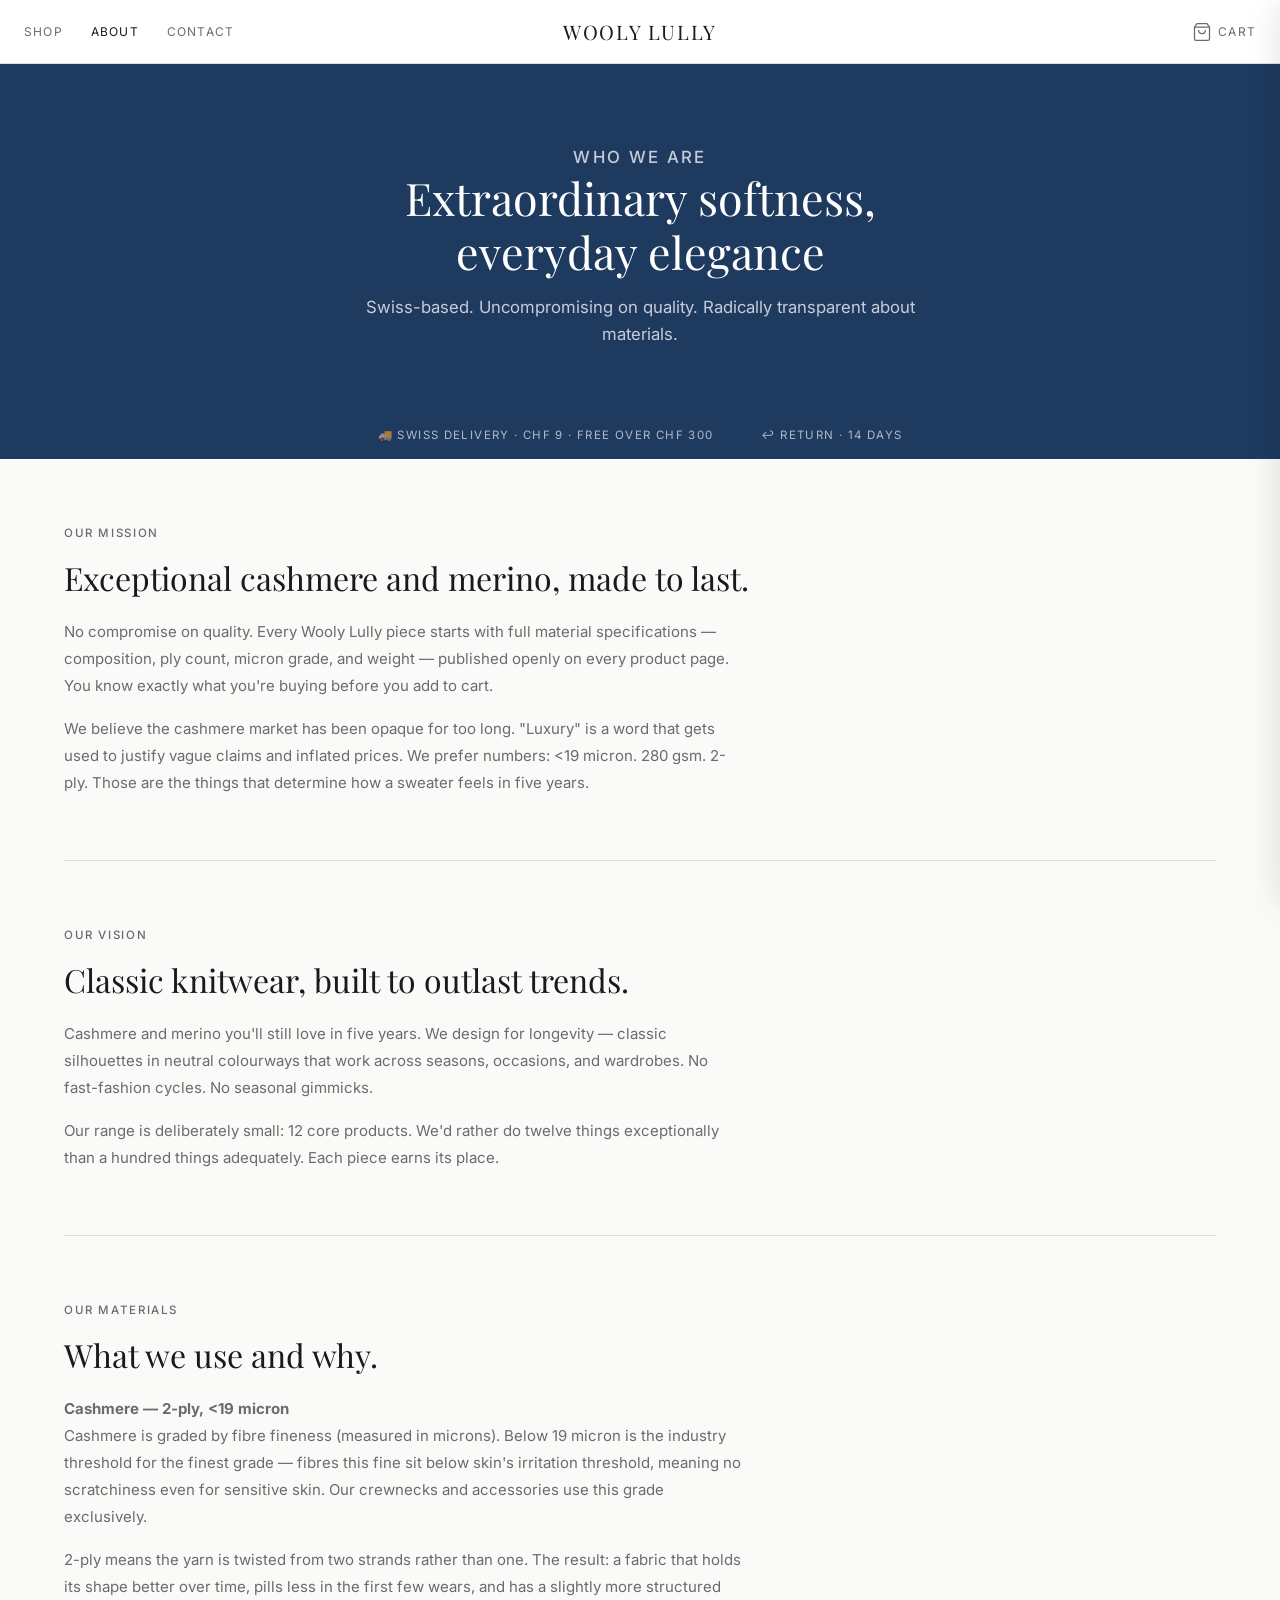
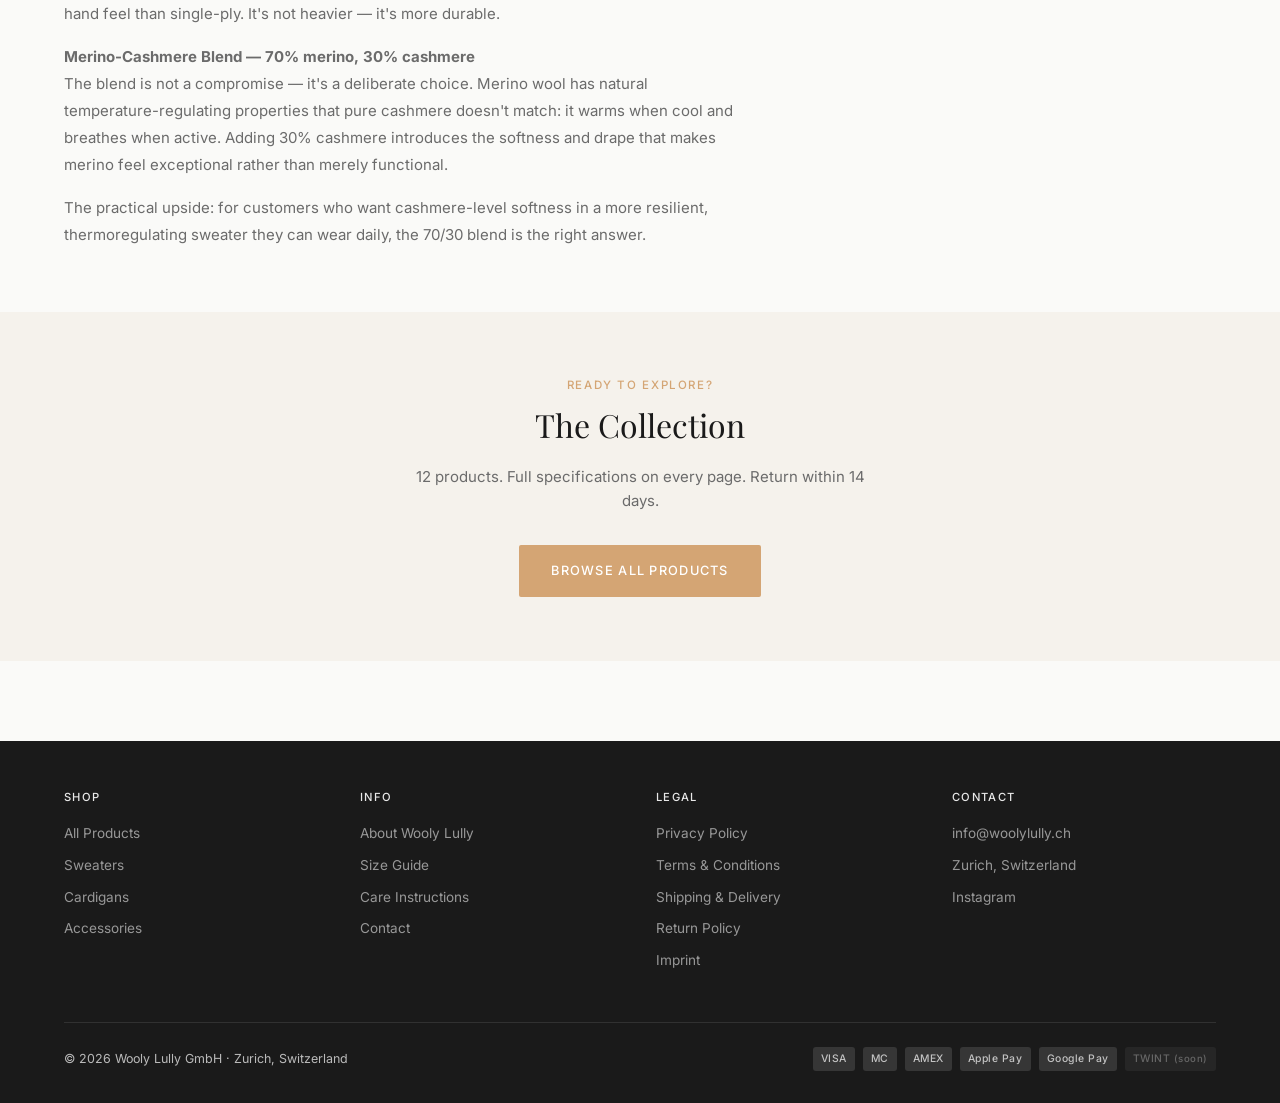
==== commit d6e1dbfe: "Add favicon link to all HTML pages" ====
--- a/about.html
+++ b/about.html
@@ -3,10 +3,11 @@
 <head>
   <meta charset="UTF-8">
   <meta name="viewport" content="width=device-width, initial-scale=1.0">
-  <title>About — Wolly Lully</title>
+  <title>About — Wooly Lully</title>
   <link rel="preconnect" href="https://fonts.googleapis.com">
   <link rel="preconnect" href="https://fonts.gstatic.com" crossorigin>
   <link href="https://fonts.googleapis.com/css2?family=Inter:wght@300;400;500;600&family=Playfair+Display:wght@400;600;700&display=swap" rel="stylesheet">
+  <link rel="icon" href="favicon.svg" type="image/svg+xml">
   <link rel="stylesheet" href="style.css">
 </head>
 <body>
@@ -19,7 +20,7 @@
       <a href="about.html" class="active">About</a>
       <a href="#">Contact</a>
     </nav>
-    <a href="homepage.html" class="header-logo">WOLLY LULLY</a>
+    <a href="homepage.html" class="header-logo">WOOLY LULLY</a>
     <div class="header-actions">
       <button class="cart-btn" id="open-cart" aria-label="Open cart">
         <svg width="20" height="20" viewBox="0 0 24 24" fill="none" stroke="currentColor" stroke-width="1.5" stroke-linecap="round" stroke-linejoin="round"><path d="M6 2L3 6v14a2 2 0 002 2h14a2 2 0 002-2V6l-3-4z"/><line x1="3" y1="6" x2="21" y2="6"/><path d="M16 10a4 4 0 01-8 0"/></svg>
@@ -68,9 +69,7 @@
   <div class="brand-strip">
     <div class="brand-strip-inner">
       <span>🚚 Swiss delivery · CHF 9 · free over CHF 300</span>
-      <span>↩️ Free return shipping · 30 days</span>
-      <span>🔒 Secure checkout</span>
-      <span>🇨🇭 CHF pricing</span>
+      <span>↩️ Return · 14 days</span>
     </div>
   </div>
 
@@ -79,9 +78,9 @@
     <!-- MISSION -->
     <div class="about-section">
       <p class="about-eyebrow">Our Mission</p>
-      <h2>Exceptional cashmere and merino, crafted to last.</h2>
-      <p>No compromise on quality. Every Wolly Lully piece starts with full material specifications — composition, ply count, micron grade, and weight — published openly on every product page. You know exactly what you're buying before you add to cart.</p>
-      <p>We believe the cashmere market has been opaque for too long. "Luxury" is a word that gets used to justify vague claims and inflated prices. We prefer numbers: &lt;19 micron. 280 gsm. 2-ply. Those are the things that determine how a sweater feels in five years, not marketing copy.</p>
+      <h2>Exceptional cashmere and merino, made to last.</h2>
+      <p>No compromise on quality. Every Wooly Lully piece starts with full material specifications — composition, ply count, micron grade, and weight — published openly on every product page. You know exactly what you're buying before you add to cart.</p>
+      <p>We believe the cashmere market has been opaque for too long. "Luxury" is a word that gets used to justify vague claims and inflated prices. We prefer numbers: &lt;19 micron. 280 gsm. 2-ply. Those are the things that determine how a sweater feels in five years.</p>
     </div>
 
     <!-- VISION -->
@@ -97,18 +96,15 @@
       <p class="about-eyebrow">Our Materials</p>
       <h2>What we use and why.</h2>
 
-      <p><strong>Grade A Cashmere — 100% 2-ply, &lt;19 micron</strong><br>
+      <p><strong>Cashmere — 2-ply, &lt;19 micron</strong><br>
       Cashmere is graded by fibre fineness (measured in microns). Below 19 micron is the industry threshold for the finest grade — fibres this fine sit below skin's irritation threshold, meaning no scratchiness even for sensitive skin. Our crewnecks and accessories use this grade exclusively.</p>
 
       <p>2-ply means the yarn is twisted from two strands rather than one. The result: a fabric that holds its shape better over time, pills less in the first few wears, and has a slightly more structured hand feel than single-ply. It's not heavier — it's more durable.</p>
 
-      <p><strong>Merino-Cashmere Blend — 80% merino, 20% cashmere, 240 gsm</strong><br>
-      The blend is not a compromise — it's a deliberate choice. Merino wool has natural temperature-regulating properties that pure cashmere doesn't match: it warms when cool and breathes when active. Adding 20% cashmere introduces the softness and drape that makes merino feel exceptional rather than merely functional.</p>
-
-      <p>The practical upside: merino blends are machine washable on a wool cycle. For customers who want cashmere-level softness in a sweater they can wear daily and launder easily, the 80/20 blend is the right answer. Priced accordingly at CHF 195 versus CHF 285 for pure cashmere — the difference reflects the material cost, not a quality compromise.</p>
-
-      <p><strong>What we don't claim</strong><br>
-      We do not describe our products as "sustainable," "ethical," or "responsible." These terms are imprecise in the textile industry and frequently unverifiable. We focus on what we can measure and prove: fibre grade, weight, construction, and price. If you want to understand what you're buying, our product specifications tell you more than any certification would.</p>
+      <p><strong>Merino-Cashmere Blend — 70% merino, 30% cashmere</strong><br>
+      The blend is not a compromise — it's a deliberate choice. Merino wool has natural temperature-regulating properties that pure cashmere doesn't match: it warms when cool and breathes when active. Adding 30% cashmere introduces the softness and drape that makes merino feel exceptional rather than merely functional.</p>
+
+      <p>The practical upside: for customers who want cashmere-level softness in a more resilient, thermoregulating sweater they can wear daily, the 70/30 blend is the right answer.</p>
     </div>
 
   </div><!-- /container -->
@@ -117,7 +113,7 @@
   <div style="text-align:center; padding:64px 0; background:var(--bg-beige);">
     <p class="about-eyebrow" style="margin-bottom:12px;">Ready to explore?</p>
     <h2 style="margin-bottom:20px;">The Collection</h2>
-    <p style="color:var(--text-muted); max-width:480px; margin:0 auto 32px;">12 products. Full specifications on every page. Free return shipping within 30 days.</p>
+    <p style="color:var(--text-muted); max-width:480px; margin:0 auto 32px;">12 products. Full specifications on every page. Return within 14 days.</p>
     <a href="shop.html" class="btn btn-primary btn--lg">Browse All Products</a>
   </div>
 
@@ -136,7 +132,7 @@
       </div>
       <div class="footer-col">
         <h5>Info</h5>
-        <a href="about.html">About Wolly Lully</a>
+        <a href="about.html">About Wooly Lully</a>
         <a href="#">Size Guide</a>
         <a href="#">Care Instructions</a>
         <a href="#">Contact</a>
@@ -151,13 +147,13 @@
       </div>
       <div class="footer-col">
         <h5>Contact</h5>
-        <a href="#">hello@wollylully.ch</a>
+        <a href="#">info@woolylully.ch</a>
         <a href="#">Zurich, Switzerland</a>
         <a href="#">Instagram</a>
       </div>
     </div>
     <div class="footer-bottom">
-      <p>© 2026 Wolly Lully GmbH · Zurich, Switzerland</p>
+      <p>© 2026 Wooly Lully GmbH · Zurich, Switzerland</p>
       <div class="payment-icons">
         <span class="payment-icon">VISA</span>
         <span class="payment-icon">MC</span>
@@ -196,7 +192,7 @@
     </div>
     <button class="btn btn-primary btn--full btn--lg" id="cart-checkout-btn">CHECKOUT →</button>
     <button class="btn btn-secondary btn--full" style="margin-top:8px" onclick="closeCart()">Continue Shopping</button>
-    <p class="cart-trust">↩️ 30-day free return shipping &nbsp;·&nbsp; 🔒 Secure checkout</p>
+    <p class="cart-trust">↩️ 14-day return &nbsp;·&nbsp; 🔒 Secure checkout</p>
   </div>
 </aside>
 
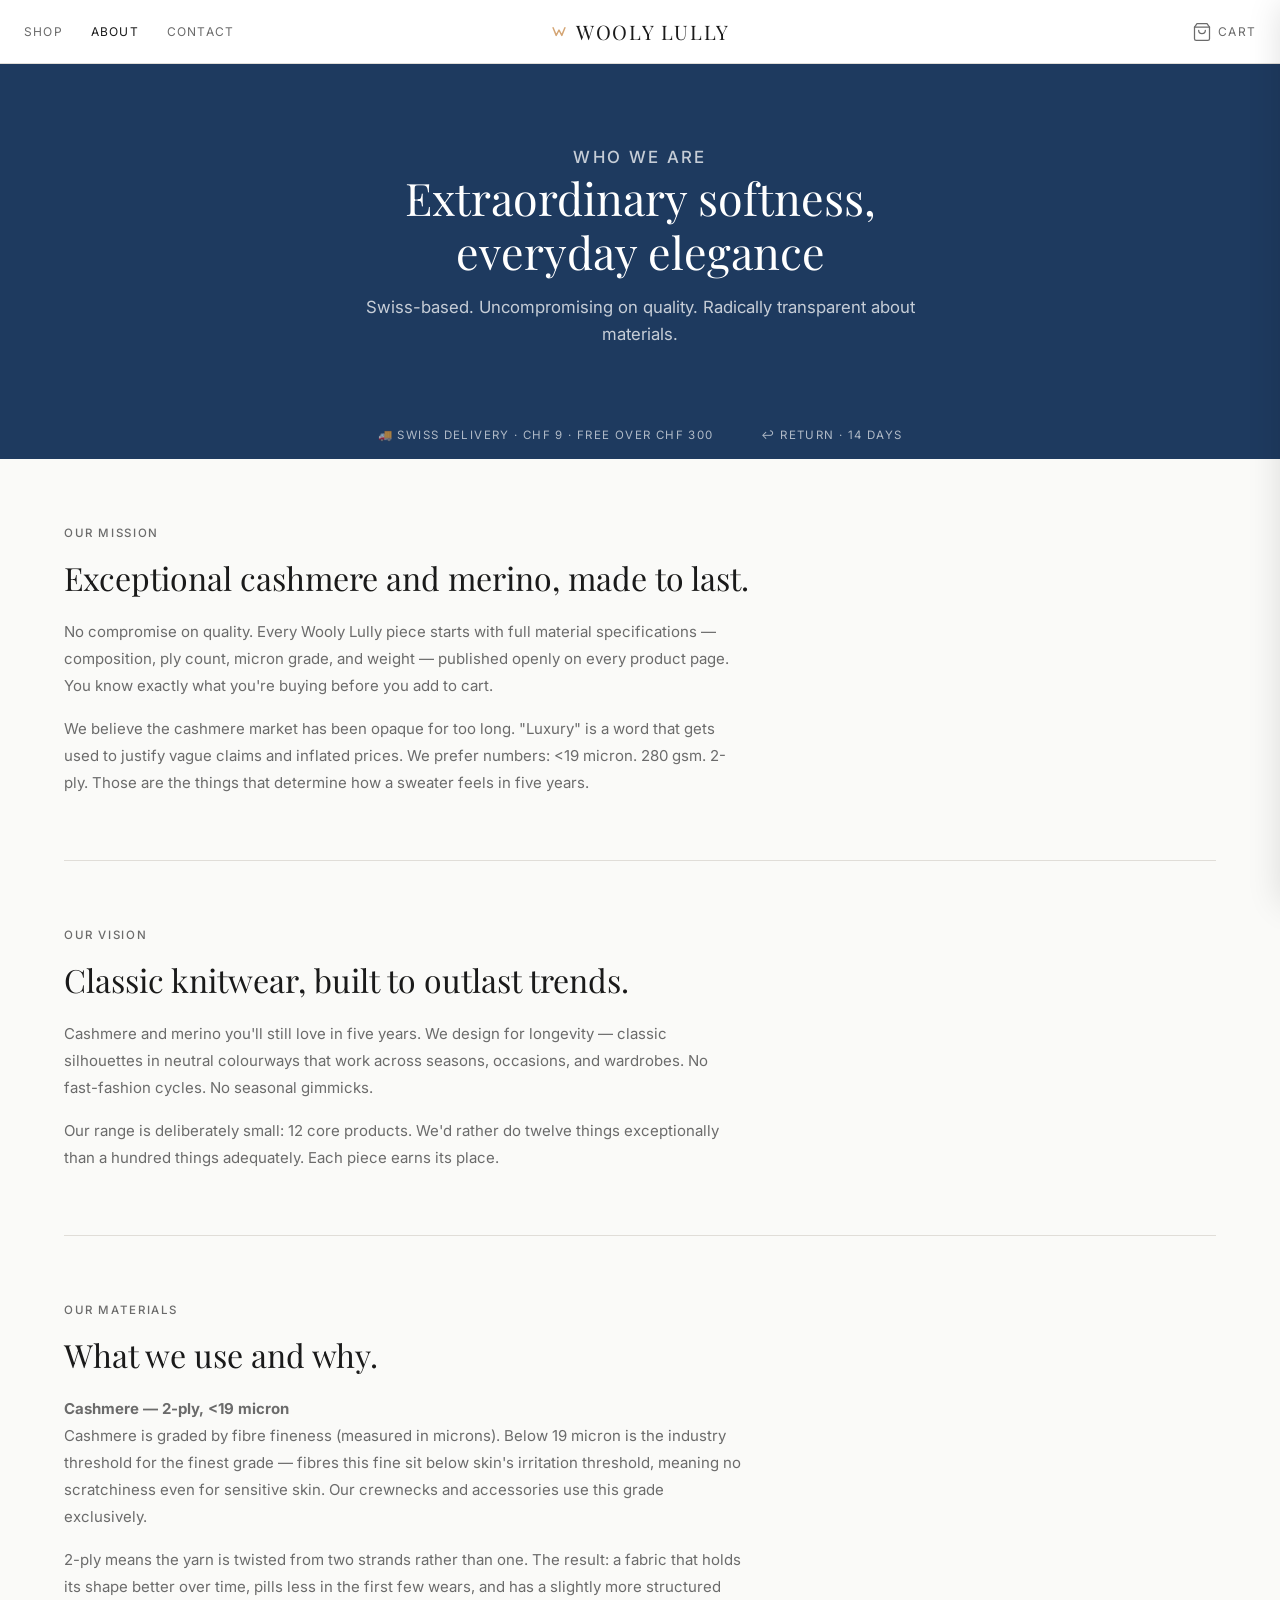
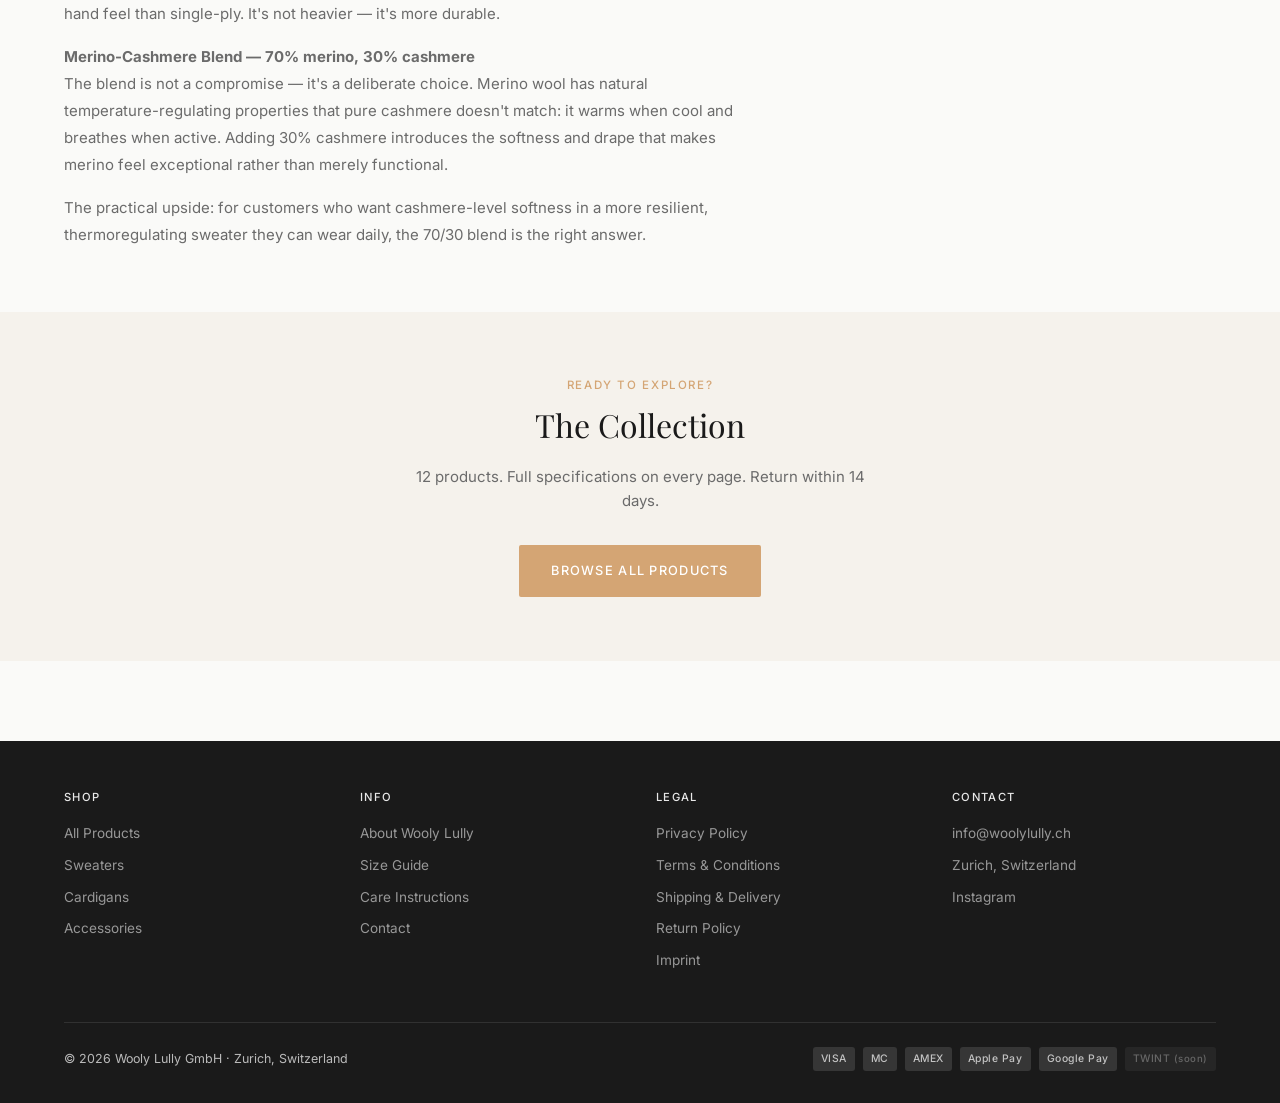
==== commit 4d61bff5: "Add gold W logomark to site header and checkout header" ====
--- a/about.html
+++ b/about.html
@@ -20,7 +20,10 @@
       <a href="about.html" class="active">About</a>
       <a href="#">Contact</a>
     </nav>
-    <a href="homepage.html" class="header-logo">WOOLY LULLY</a>
+    <a href="homepage.html" class="header-logo">
+      <svg class="logo-mark" width="18" height="18" viewBox="0 0 32 32" fill="none" xmlns="http://www.w3.org/2000/svg" aria-hidden="true"><path d="M5.5 8.5 L11 22 L16 12.5 L21 22 L26.5 8.5" stroke="#D4A574" stroke-width="2.6" stroke-linecap="round" stroke-linejoin="round"/></svg>
+      WOOLY LULLY
+    </a>
     <div class="header-actions">
       <button class="cart-btn" id="open-cart" aria-label="Open cart">
         <svg width="20" height="20" viewBox="0 0 24 24" fill="none" stroke="currentColor" stroke-width="1.5" stroke-linecap="round" stroke-linejoin="round"><path d="M6 2L3 6v14a2 2 0 002 2h14a2 2 0 002-2V6l-3-4z"/><line x1="3" y1="6" x2="21" y2="6"/><path d="M16 10a4 4 0 01-8 0"/></svg>
--- a/style.css
+++ b/style.css
@@ -100,12 +100,16 @@
 .header-nav a:hover, .header-nav a.active { color: var(--text); }
 
 .header-logo {
-  text-align: center;
+  display: flex;
+  align-items: center;
+  justify-content: center;
+  gap: 8px;
   font-family: var(--font-serif);
   font-size: 1.25rem;
   letter-spacing: 0.08em;
   color: var(--text);
 }
+.header-logo .logo-mark { flex-shrink: 0; }
 
 .header-actions {
   display: flex;
@@ -1321,10 +1325,14 @@
   justify-content: space-between;
 }
 .checkout-header .logo {
+  display: flex;
+  align-items: center;
+  gap: 7px;
   font-family: var(--font-serif);
   font-size: 1.1rem;
   letter-spacing: 0.06em;
 }
+.checkout-header .logo .logo-mark { flex-shrink: 0; }
 .checkout-header .secure-label {
   display: flex;
   align-items: center;
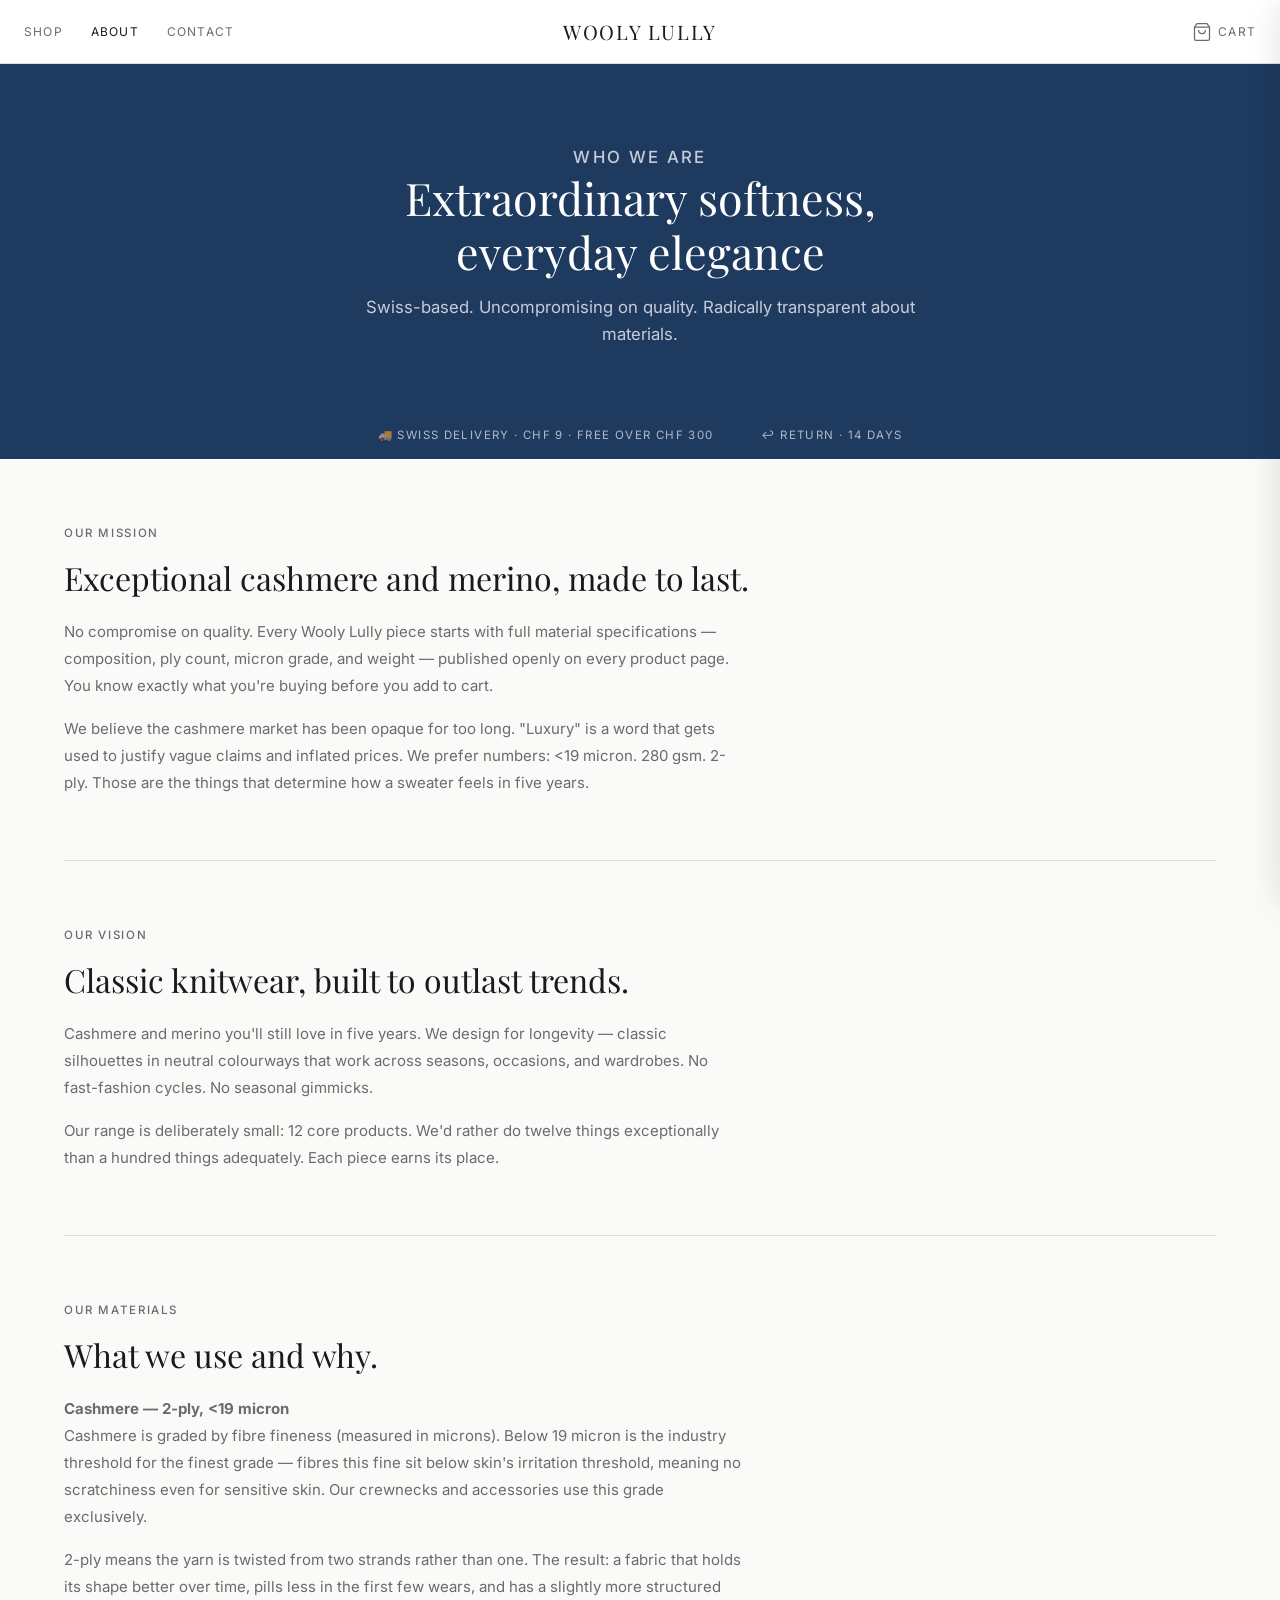
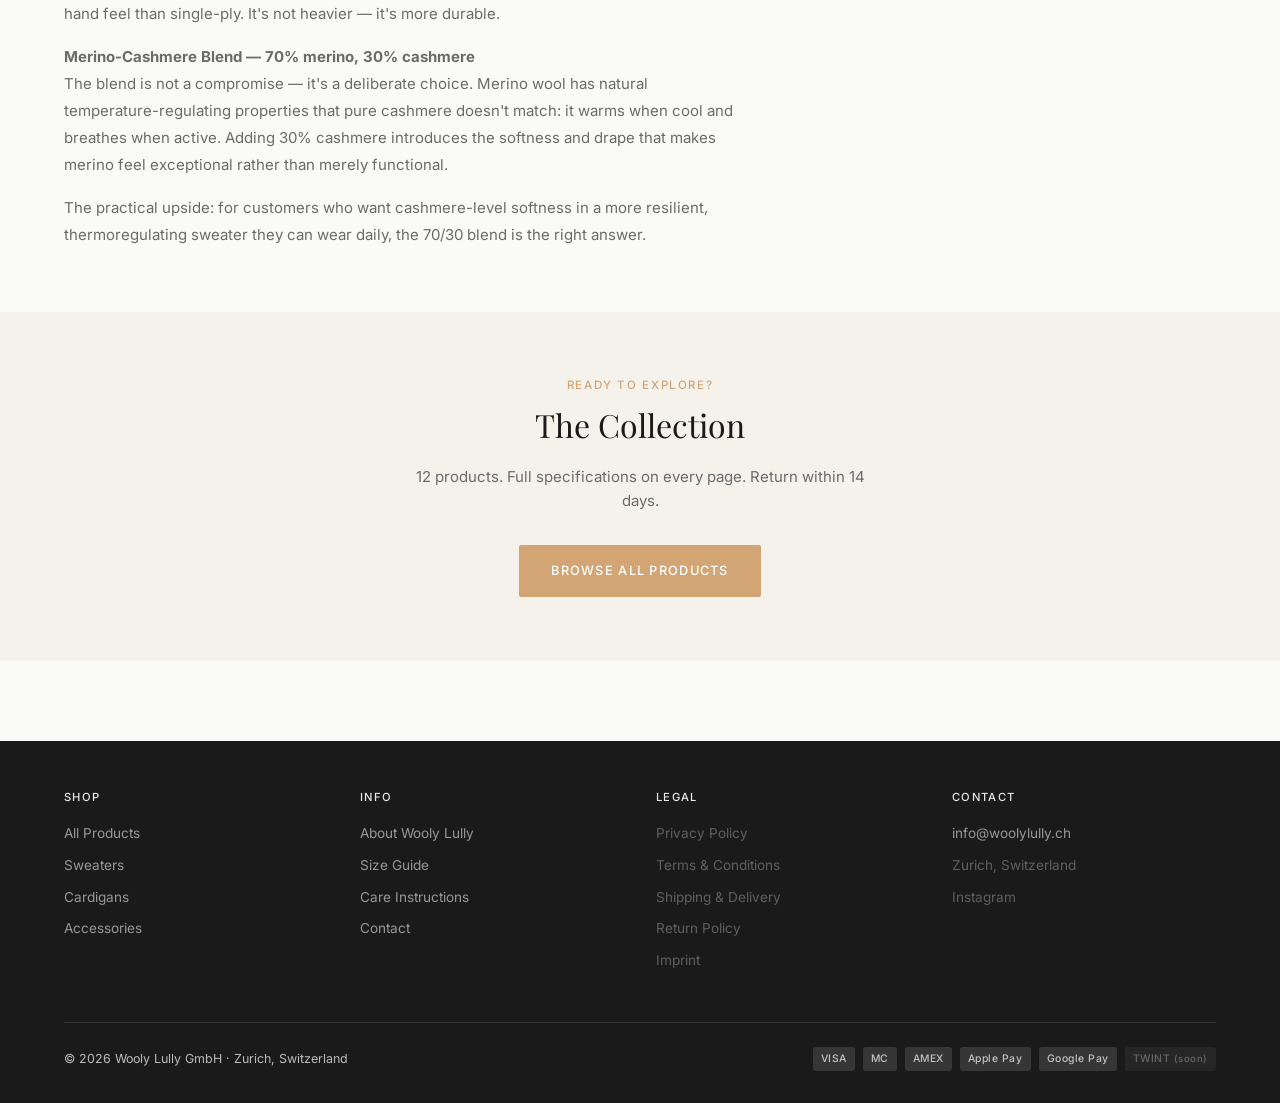
==== commit 6a4fd15e: "fix: address prototype review feedback (shipping, VAT, UX improvements) Bug fixes: - Fix shipping ca" ====
--- a/about.html
+++ b/about.html
@@ -7,7 +7,6 @@
   <link rel="preconnect" href="https://fonts.googleapis.com">
   <link rel="preconnect" href="https://fonts.gstatic.com" crossorigin>
   <link href="https://fonts.googleapis.com/css2?family=Inter:wght@300;400;500;600&family=Playfair+Display:wght@400;600;700&display=swap" rel="stylesheet">
-  <link rel="icon" href="favicon.svg" type="image/svg+xml">
   <link rel="stylesheet" href="style.css">
 </head>
 <body>
@@ -18,12 +17,9 @@
     <nav class="header-nav">
       <a href="shop.html">Shop</a>
       <a href="about.html" class="active">About</a>
-      <a href="#">Contact</a>
+      <a href="mailto:info@woolylully.ch">Contact</a>
     </nav>
-    <a href="homepage.html" class="header-logo">
-      <svg class="logo-mark" width="18" height="18" viewBox="0 0 32 32" fill="none" xmlns="http://www.w3.org/2000/svg" aria-hidden="true"><path d="M5.5 8.5 L11 22 L16 12.5 L21 22 L26.5 8.5" stroke="#D4A574" stroke-width="2.6" stroke-linecap="round" stroke-linejoin="round"/></svg>
-      WOOLY LULLY
-    </a>
+    <a href="homepage.html" class="header-logo">WOOLY LULLY</a>
     <div class="header-actions">
       <button class="cart-btn" id="open-cart" aria-label="Open cart">
         <svg width="20" height="20" viewBox="0 0 24 24" fill="none" stroke="currentColor" stroke-width="1.5" stroke-linecap="round" stroke-linejoin="round"><path d="M6 2L3 6v14a2 2 0 002 2h14a2 2 0 002-2V6l-3-4z"/><line x1="3" y1="6" x2="21" y2="6"/><path d="M16 10a4 4 0 01-8 0"/></svg>
@@ -47,12 +43,11 @@
   <div class="nav-drawer-links">
     <a href="shop.html">Shop <span>›</span></a>
     <a href="about.html">About <span>›</span></a>
-    <a href="#">Contact <span>›</span></a>
+    <a href="mailto:info@woolylully.ch">Contact <span>›</span></a>
   </div>
   <div class="nav-drawer-footer">
-    <a href="#">Size Guide</a>
-    <a href="#">Returns &amp; Exchanges</a>
-    <a href="#">Shipping &amp; Delivery</a>
+    <a href="pdp.html">Size Guide</a>
+    <a href="pdp.html">Care Instructions</a>
   </div>
 </nav>
 
@@ -136,23 +131,23 @@
       <div class="footer-col">
         <h5>Info</h5>
         <a href="about.html">About Wooly Lully</a>
-        <a href="#">Size Guide</a>
-        <a href="#">Care Instructions</a>
-        <a href="#">Contact</a>
+        <a href="pdp.html#size-guide" onclick="event.preventDefault(); window.location.href='pdp.html'; setTimeout(()=>{document.getElementById('size-guide-modal')?.classList.add('open')},500);">Size Guide</a>
+        <a href="pdp.html">Care Instructions</a>
+        <a href="mailto:info@woolylully.ch">Contact</a>
       </div>
       <div class="footer-col">
         <h5>Legal</h5>
-        <a href="#">Privacy Policy</a>
-        <a href="#">Terms &amp; Conditions</a>
-        <a href="#">Shipping &amp; Delivery</a>
-        <a href="#">Return Policy</a>
-        <a href="#">Imprint</a>
+        <span class="footer-link-disabled">Privacy Policy</span>
+        <span class="footer-link-disabled">Terms &amp; Conditions</span>
+        <span class="footer-link-disabled">Shipping &amp; Delivery</span>
+        <span class="footer-link-disabled">Return Policy</span>
+        <span class="footer-link-disabled">Imprint</span>
       </div>
       <div class="footer-col">
         <h5>Contact</h5>
-        <a href="#">info@woolylully.ch</a>
-        <a href="#">Zurich, Switzerland</a>
-        <a href="#">Instagram</a>
+        <a href="mailto:info@woolylully.ch">info@woolylully.ch</a>
+        <span>Zurich, Switzerland</span>
+        <span class="footer-link-disabled">Instagram</span>
       </div>
     </div>
     <div class="footer-bottom">
@@ -191,7 +186,7 @@
       <div class="row"><span>Subtotal</span><span id="cart-subtotal">CHF 0</span></div>
       <div class="row"><span>Delivery</span><span id="cart-shipping">CHF 9</span></div>
       <div class="row total"><span>Total</span><span id="cart-total">CHF 0</span></div>
-      <p style="font-size:0.72rem; color:var(--text-light); margin-top:4px; text-align:right;">Includes <span id="cart-vat">—</span> VAT (7.7%)</p>
+      <p style="font-size:0.72rem; color:var(--text-light); margin-top:4px; text-align:right;">Includes <span id="cart-vat">—</span> VAT (8.1%)</p>
     </div>
     <button class="btn btn-primary btn--full btn--lg" id="cart-checkout-btn">CHECKOUT →</button>
     <button class="btn btn-secondary btn--full" style="margin-top:8px" onclick="closeCart()">Continue Shopping</button>
--- a/style.css
+++ b/style.css
@@ -100,16 +100,12 @@
 .header-nav a:hover, .header-nav a.active { color: var(--text); }
 
 .header-logo {
-  display: flex;
-  align-items: center;
-  justify-content: center;
-  gap: 8px;
+  text-align: center;
   font-family: var(--font-serif);
   font-size: 1.25rem;
   letter-spacing: 0.08em;
   color: var(--text);
 }
-.header-logo .logo-mark { flex-shrink: 0; }
 
 .header-actions {
   display: flex;
@@ -269,6 +265,17 @@
 }
 .btn-primary:hover { background: var(--gold-dark); }
 
+.hero-cta {
+  padding: 18px 48px;
+  font-size: 0.88rem;
+  letter-spacing: 0.14em;
+  box-shadow: 0 4px 24px rgba(212,165,116,0.4);
+}
+.hero-cta:hover {
+  box-shadow: 0 6px 32px rgba(212,165,116,0.55);
+  transform: translateY(-1px);
+}
+
 .btn-secondary {
   background: transparent;
   color: var(--text);
@@ -475,6 +482,13 @@
   transition: color var(--transition);
 }
 .footer-col a:hover { color: rgba(255,255,255,0.9); }
+.footer-col span, .footer-link-disabled {
+  display: block;
+  font-size: 0.85rem;
+  color: rgba(255,255,255,0.3);
+  margin-bottom: 10px;
+  cursor: default;
+}
 
 .footer-bottom {
   border-top: 1px solid rgba(255,255,255,0.1);
@@ -986,6 +1000,17 @@
   min-height: 44px;
 }
 .filter-toggle-btn:hover { border-color: var(--text); }
+
+.filter-empty-state {
+  grid-column: 1 / -1;
+  display: flex;
+  flex-direction: column;
+  align-items: center;
+  justify-content: center;
+  text-align: center;
+  padding: 64px 24px;
+  color: var(--text);
+}
 .filter-badge {
   display: none;
   background: var(--text);
@@ -1181,19 +1206,34 @@
   display: flex;
   justify-content: space-between;
 }
-.colour-swatches { display: flex; gap: 10px; flex-wrap: wrap; }
+.colour-swatches { display: flex; gap: 12px; flex-wrap: wrap; align-items: center; }
 .swatch {
-  width: 32px;
-  height: 32px;
+  width: 36px;
+  height: 36px;
   border-radius: 50%;
   cursor: pointer;
   border: 2px solid transparent;
   outline: 2px solid transparent;
   outline-offset: 3px;
   transition: all var(--transition);
+  position: relative;
 }
 .swatch.active { outline-color: var(--gold); }
 .swatch:hover { outline-color: var(--border-dark); }
+.swatch[title]::after {
+  content: attr(title);
+  position: absolute;
+  bottom: -22px;
+  left: 50%;
+  transform: translateX(-50%);
+  font-size: 0.65rem;
+  color: var(--text-muted);
+  white-space: nowrap;
+  opacity: 0;
+  transition: opacity 0.2s;
+  pointer-events: none;
+}
+.swatch:hover::after { opacity: 1; }
 
 /* Size selector R2 */
 .size-grid { display: flex; flex-wrap: wrap; gap: 8px; }
@@ -1325,14 +1365,10 @@
   justify-content: space-between;
 }
 .checkout-header .logo {
-  display: flex;
-  align-items: center;
-  gap: 7px;
   font-family: var(--font-serif);
   font-size: 1.1rem;
   letter-spacing: 0.06em;
 }
-.checkout-header .logo .logo-mark { flex-shrink: 0; }
 .checkout-header .secure-label {
   display: flex;
   align-items: center;
@@ -1854,7 +1890,19 @@
 
   .mission-block { padding: 32px 20px; }
 
-  .shop-toolbar { flex-direction: column; align-items: flex-start; gap: 8px; }
+  .shop-toolbar {
+    flex-direction: column;
+    align-items: flex-start;
+    gap: 8px;
+    position: sticky;
+    top: var(--header-h);
+    background: var(--bg);
+    z-index: 50;
+    padding: 12px 0;
+    margin: 0 -16px;
+    padding-left: 16px;
+    padding-right: 16px;
+  }
 
   .sticky-atc { padding: 10px 16px; }
 }
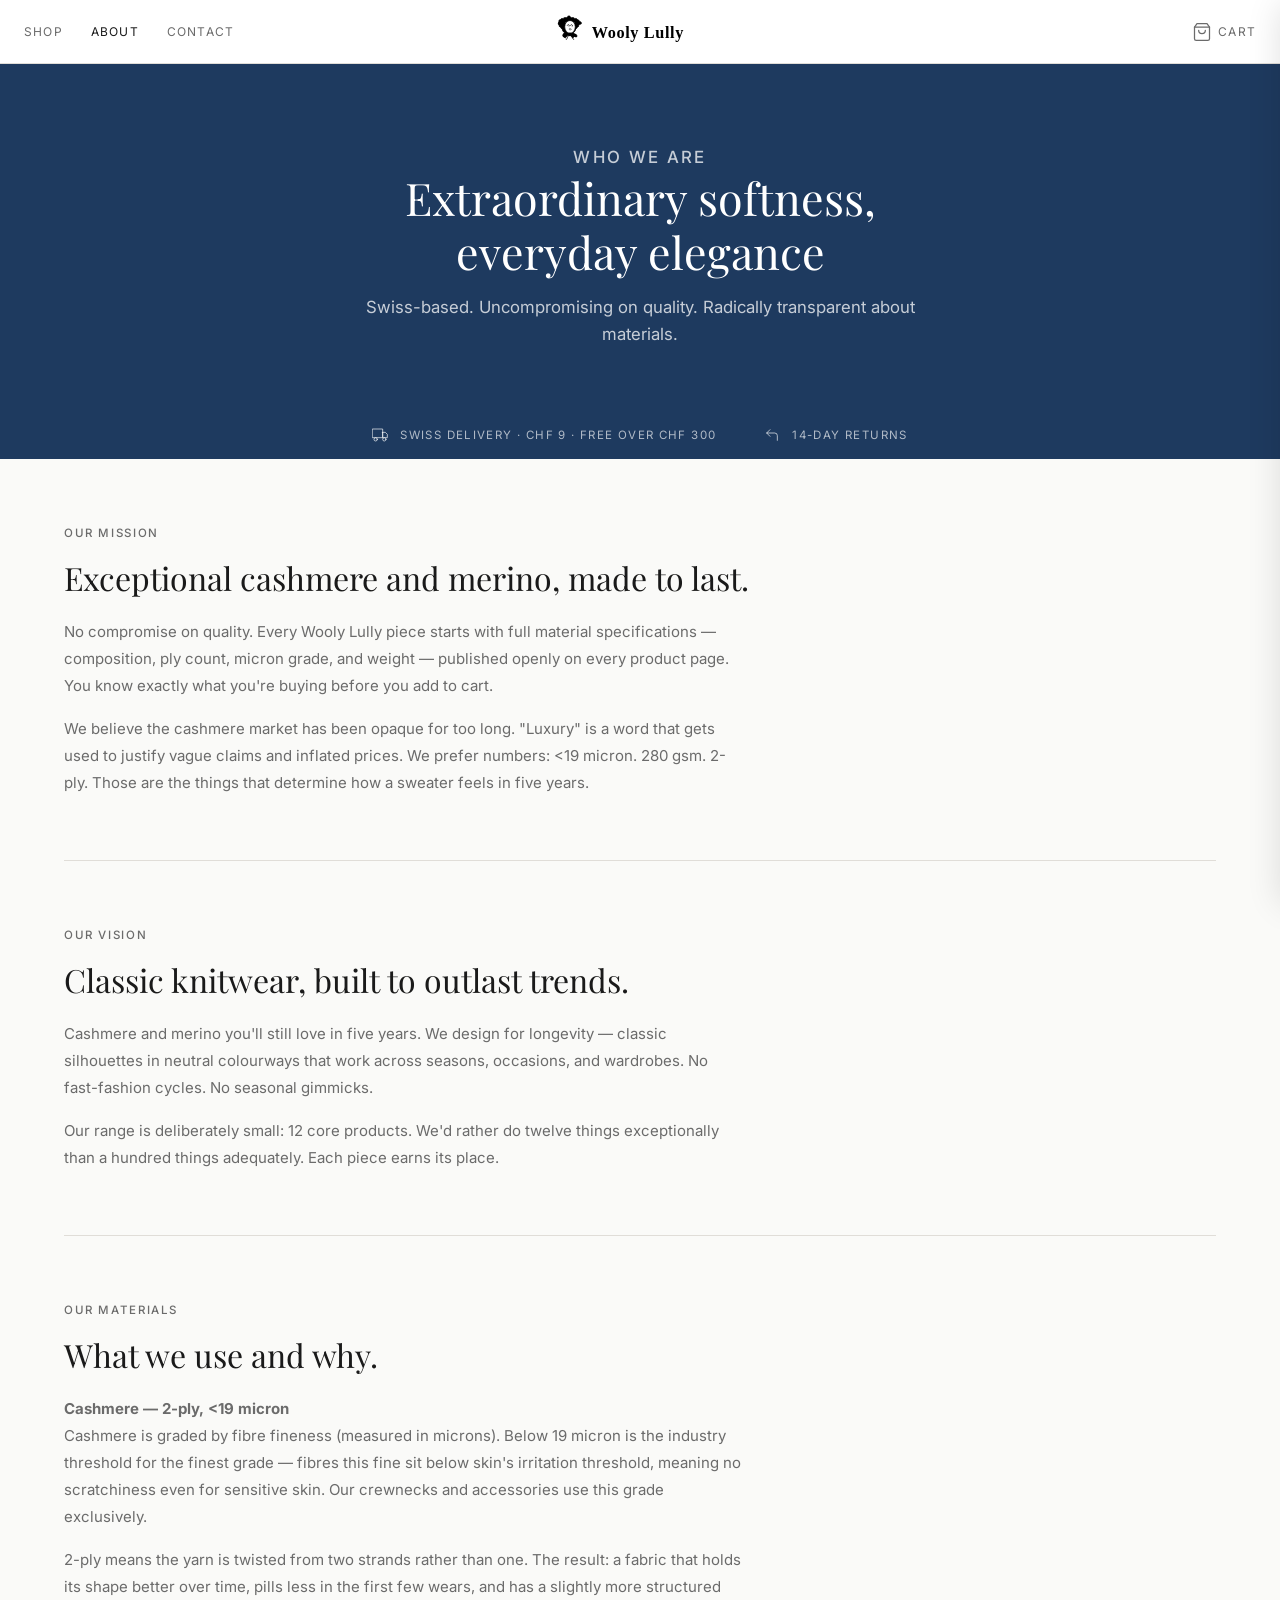
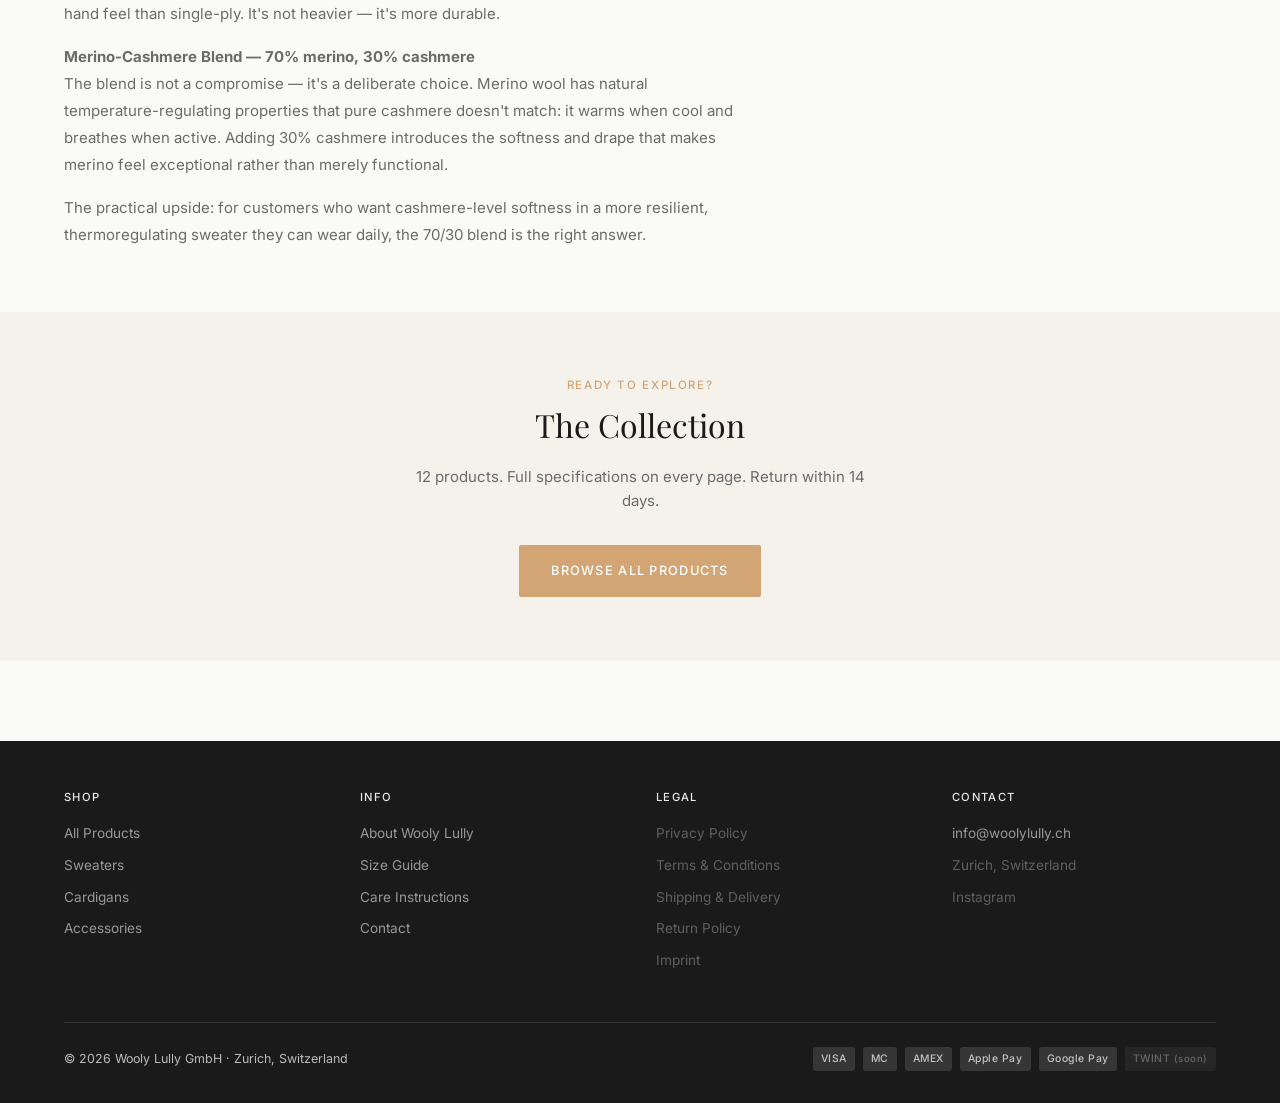
==== commit 84e1cf8c: "Replace all emoji with inline SVG icons and add logo assets - Add 10 SVG icons in assets/icons/ (tru" ====
--- a/about.html
+++ b/about.html
@@ -8,6 +8,9 @@
   <link rel="preconnect" href="https://fonts.gstatic.com" crossorigin>
   <link href="https://fonts.googleapis.com/css2?family=Inter:wght@300;400;500;600&family=Playfair+Display:wght@400;600;700&display=swap" rel="stylesheet">
   <link rel="stylesheet" href="style.css">
+  <link rel="icon" type="image/svg+xml" href="assets/logo/favicon.svg">
+  <link rel="icon" type="image/png" sizes="32x32" href="assets/logo/favicon.png">
+
 </head>
 <body>
 
@@ -19,7 +22,7 @@
       <a href="about.html" class="active">About</a>
       <a href="mailto:info@woolylully.ch">Contact</a>
     </nav>
-    <a href="homepage.html" class="header-logo">WOOLY LULLY</a>
+    <a href="homepage.html" class="header-logo"><img src="assets/logo/logo-full.svg" alt="Wooly Lully" height="40"></a>
     <div class="header-actions">
       <button class="cart-btn" id="open-cart" aria-label="Open cart">
         <svg width="20" height="20" viewBox="0 0 24 24" fill="none" stroke="currentColor" stroke-width="1.5" stroke-linecap="round" stroke-linejoin="round"><path d="M6 2L3 6v14a2 2 0 002 2h14a2 2 0 002-2V6l-3-4z"/><line x1="3" y1="6" x2="21" y2="6"/><path d="M16 10a4 4 0 01-8 0"/></svg>
@@ -38,12 +41,12 @@
 <nav class="nav-drawer" id="nav-drawer">
   <div class="nav-drawer-header">
     <span>Menu</span>
-    <button class="icon-btn" id="nav-close">✕</button>
+    <button class="icon-btn" id="nav-close"><svg class="icon" width="16" height="16" viewBox="0 0 24 24" fill="none" stroke="currentColor" stroke-width="1.5" stroke-linecap="round" stroke-linejoin="round"><line x1="18" y1="6" x2="6" y2="18"/><line x1="6" y1="6" x2="18" y2="18"/></svg></button>
   </div>
   <div class="nav-drawer-links">
-    <a href="shop.html">Shop <span>›</span></a>
-    <a href="about.html">About <span>›</span></a>
-    <a href="mailto:info@woolylully.ch">Contact <span>›</span></a>
+    <a href="shop.html">Shop <svg class="icon" width="14" height="14" viewBox="0 0 24 24" fill="none" stroke="currentColor" stroke-width="1.5" stroke-linecap="round" stroke-linejoin="round"><polyline points="9 18 15 12 9 6"/></svg></a>
+    <a href="about.html">About <svg class="icon" width="14" height="14" viewBox="0 0 24 24" fill="none" stroke="currentColor" stroke-width="1.5" stroke-linecap="round" stroke-linejoin="round"><polyline points="9 18 15 12 9 6"/></svg></a>
+    <a href="mailto:info@woolylully.ch">Contact <svg class="icon" width="14" height="14" viewBox="0 0 24 24" fill="none" stroke="currentColor" stroke-width="1.5" stroke-linecap="round" stroke-linejoin="round"><polyline points="9 18 15 12 9 6"/></svg></a>
   </div>
   <div class="nav-drawer-footer">
     <a href="pdp.html">Size Guide</a>
@@ -66,8 +69,8 @@
   <!-- BRAND STRIP -->
   <div class="brand-strip">
     <div class="brand-strip-inner">
-      <span>🚚 Swiss delivery · CHF 9 · free over CHF 300</span>
-      <span>↩️ Return · 14 days</span>
+      <span><svg class="icon" width="16" height="16" viewBox="0 0 24 24" fill="none" stroke="currentColor" stroke-width="1.5" stroke-linecap="round" stroke-linejoin="round"><path d="M1 3h15v13H1z"/><path d="M16 8h4l3 3v5h-7V8z"/><circle cx="5.5" cy="18.5" r="2.5"/><circle cx="18.5" cy="18.5" r="2.5"/></svg> Swiss delivery · CHF 9 · free over CHF 300</span>
+      <span><svg class="icon" width="16" height="16" viewBox="0 0 24 24" fill="none" stroke="currentColor" stroke-width="1.5" stroke-linecap="round" stroke-linejoin="round"><polyline points="9 14 4 9 9 4"/><path d="M20 20v-7a4 4 0 00-4-4H4"/></svg> 14-day returns</span>
     </div>
   </div>
 
@@ -169,10 +172,10 @@
 <aside class="cart-drawer" id="cart-drawer" role="dialog" aria-label="Shopping cart">
   <div class="cart-drawer-header">
     <h3>Your Cart</h3>
-    <button class="icon-btn" id="cart-close" aria-label="Close cart">✕</button>
+    <button class="icon-btn" id="cart-close" aria-label="Close cart"><svg class="icon" width="16" height="16" viewBox="0 0 24 24" fill="none" stroke="currentColor" stroke-width="1.5" stroke-linecap="round" stroke-linejoin="round"><line x1="18" y1="6" x2="6" y2="18"/><line x1="6" y1="6" x2="18" y2="18"/></svg></button>
   </div>
   <div class="shipping-progress" id="shipping-progress">
-    <p>Add <strong>CHF 300</strong> more for free delivery 🎉</p>
+    <p>Add <strong>CHF 300</strong> more for free delivery</p>
     <div class="progress-bar"><div class="progress-bar-fill" style="width:0%"></div></div>
   </div>
   <div id="cart-items-list" class="cart-items"></div>
@@ -190,7 +193,7 @@
     </div>
     <button class="btn btn-primary btn--full btn--lg" id="cart-checkout-btn">CHECKOUT →</button>
     <button class="btn btn-secondary btn--full" style="margin-top:8px" onclick="closeCart()">Continue Shopping</button>
-    <p class="cart-trust">↩️ 14-day return &nbsp;·&nbsp; 🔒 Secure checkout</p>
+    <p class="cart-trust"><svg class="icon" width="16" height="16" viewBox="0 0 24 24" fill="none" stroke="currentColor" stroke-width="1.5" stroke-linecap="round" stroke-linejoin="round"><polyline points="9 14 4 9 9 4"/><path d="M20 20v-7a4 4 0 00-4-4H4"/></svg> 14-day return &nbsp;·&nbsp; <svg class="icon" width="16" height="16" viewBox="0 0 24 24" fill="none" stroke="currentColor" stroke-width="1.5" stroke-linecap="round" stroke-linejoin="round"><path d="M12 22s8-4 8-10V5l-8-3-8 3v7c0 6 8 10 8 10z"/><polyline points="9 12 11 14 15 10"/></svg> Secure checkout</p>
   </div>
 </aside>
 
--- a/style.css
+++ b/style.css
@@ -5,6 +5,15 @@
 
 /* --- Reset & Variables --- */
 *, *::before, *::after { box-sizing: border-box; margin: 0; padding: 0; }
+
+/* --- Inline SVG Icons --- */
+.icon, .care-icon {
+  display: inline-block;
+  vertical-align: middle;
+  flex-shrink: 0;
+}
+.care-icon { margin-right: 6px; }
+.icon { margin-right: 4px; }
 
 :root {
   --bg:        #FAFAF8;
@@ -105,6 +114,13 @@
   font-size: 1.25rem;
   letter-spacing: 0.08em;
   color: var(--text);
+  display: flex;
+  align-items: center;
+  justify-content: center;
+}
+.header-logo img {
+  height: 40px;
+  width: auto;
 }
 
 .header-actions {
@@ -1368,6 +1384,12 @@
   font-family: var(--font-serif);
   font-size: 1.1rem;
   letter-spacing: 0.06em;
+  display: flex;
+  align-items: center;
+}
+.checkout-header .logo img {
+  height: 36px;
+  width: auto;
 }
 .checkout-header .secure-label {
   display: flex;
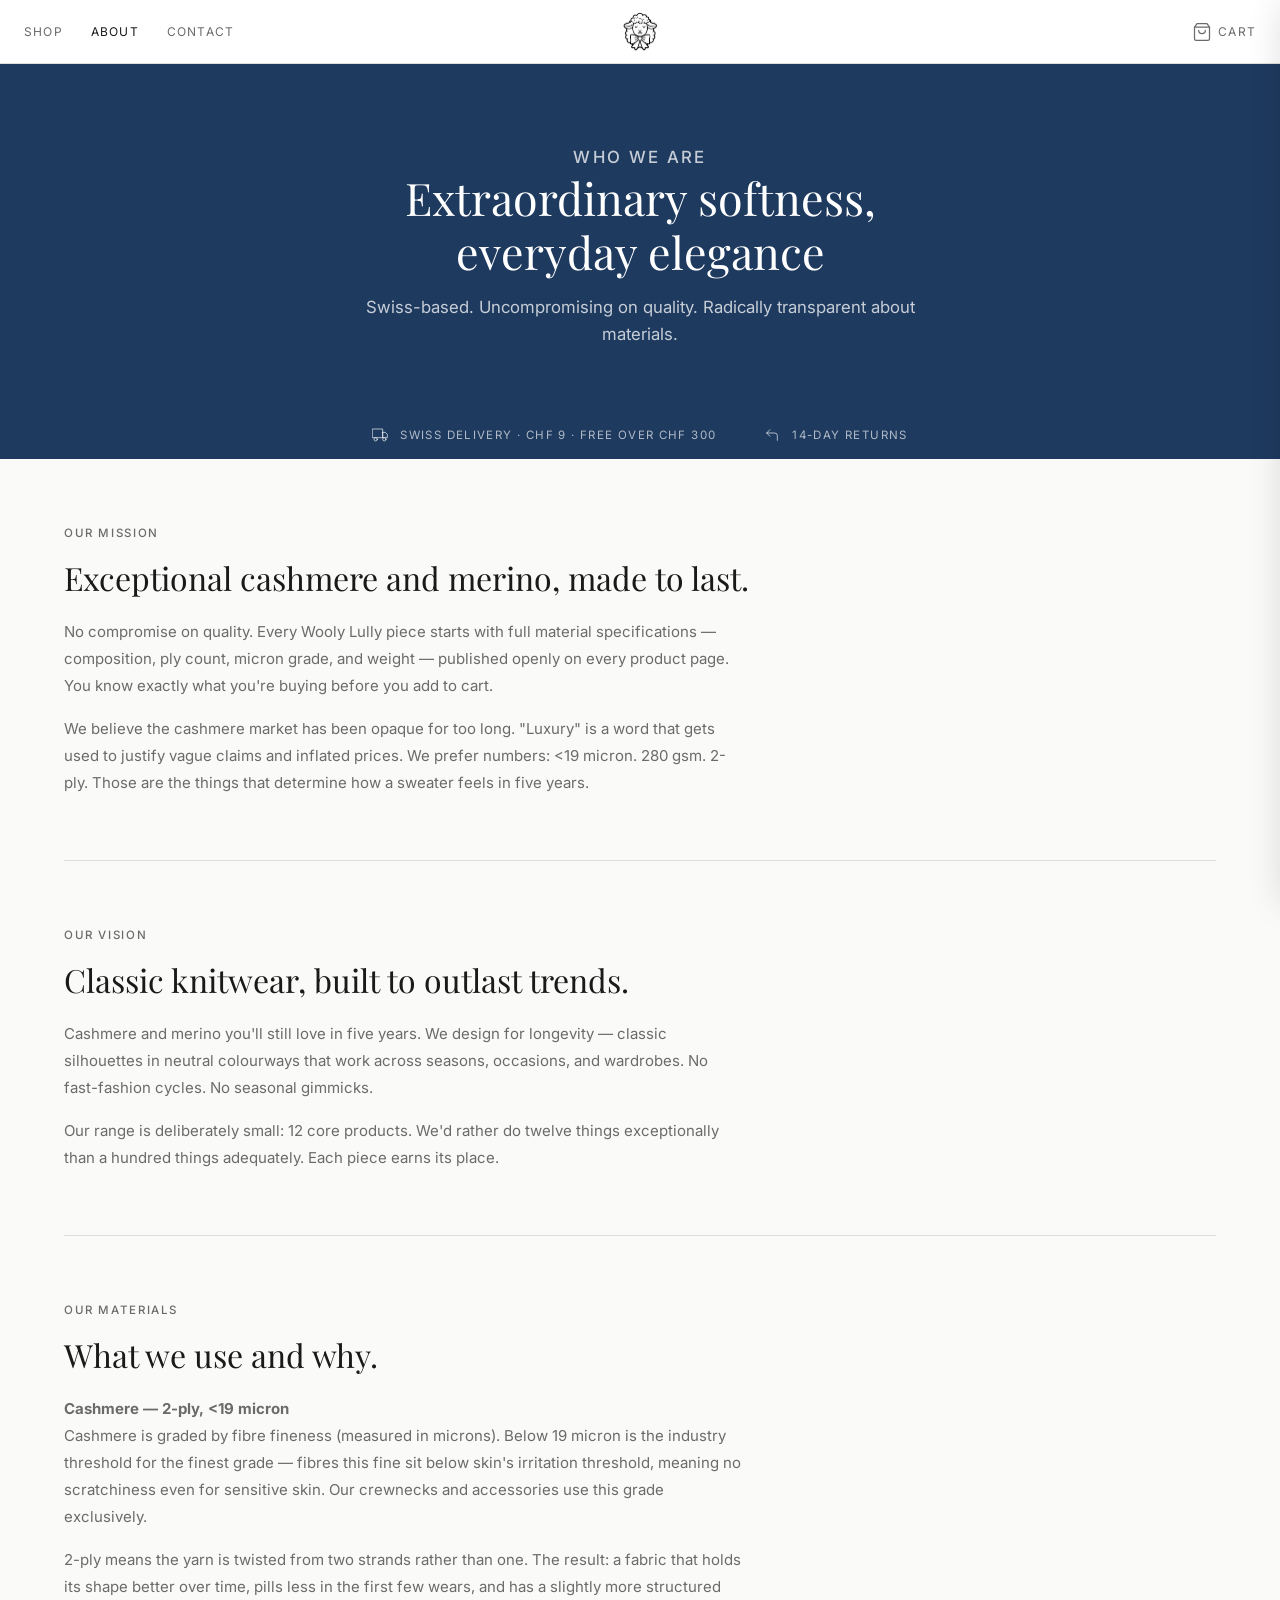
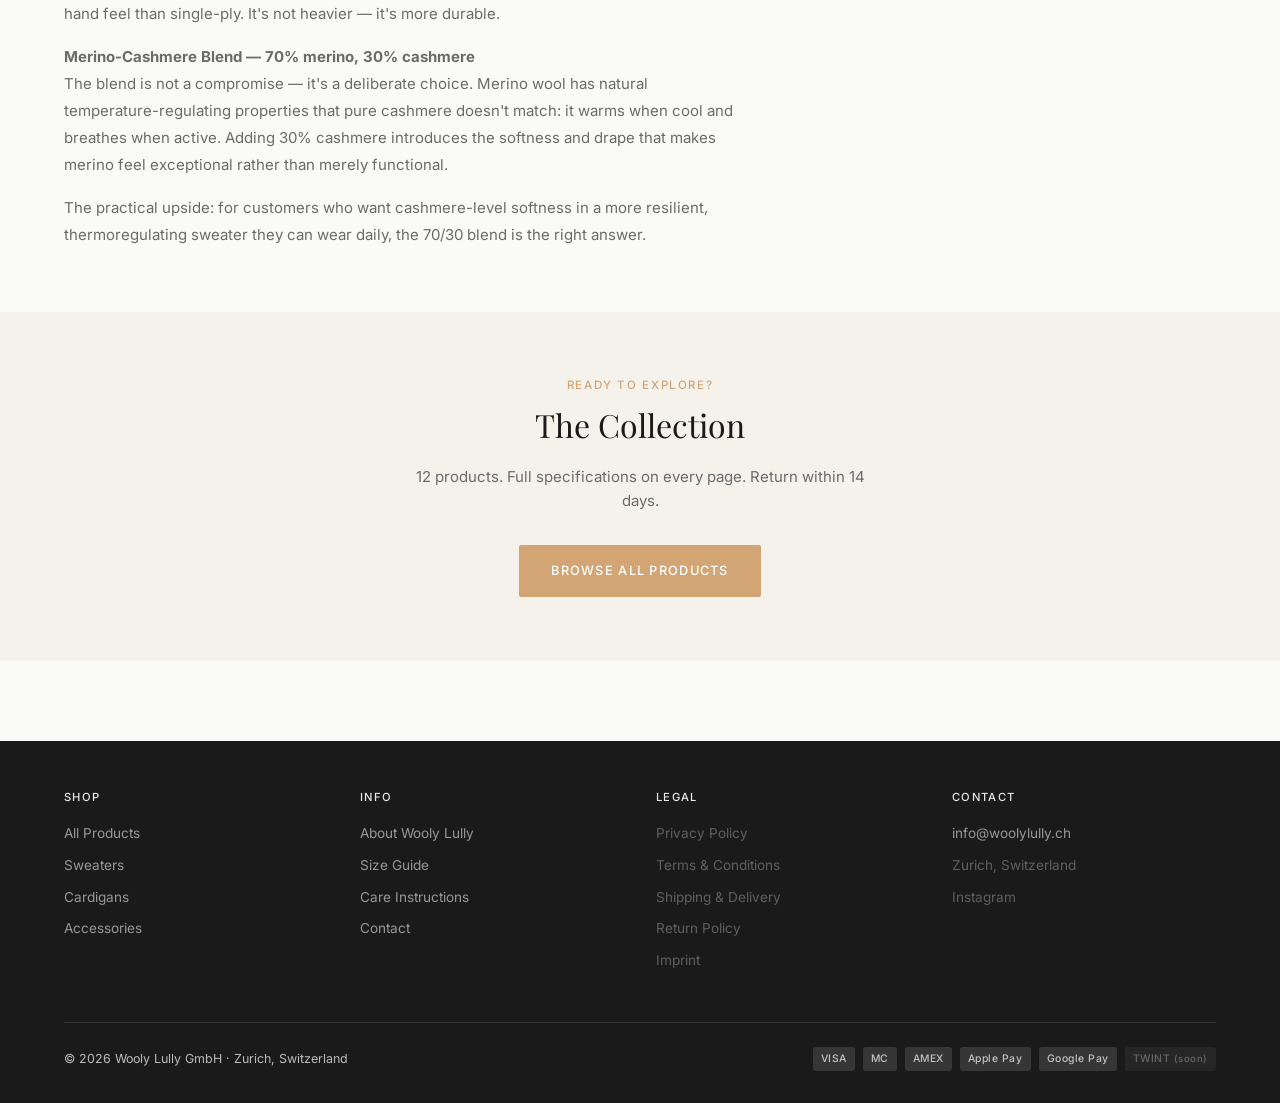
==== commit d1dfbc9f: "Use original logo PNG and swap hero to lifestyle-03 - Replace generated logo-full.svg with wooly_lul" ====
--- a/about.html
+++ b/about.html
@@ -22,7 +22,7 @@
       <a href="about.html" class="active">About</a>
       <a href="mailto:info@woolylully.ch">Contact</a>
     </nav>
-    <a href="homepage.html" class="header-logo"><img src="assets/logo/logo-full.svg" alt="Wooly Lully" height="40"></a>
+    <a href="homepage.html" class="header-logo"><img src="assets/logo/wooly_lully_logo.png" alt="Wooly Lully" height="40"></a>
     <div class="header-actions">
       <button class="cart-btn" id="open-cart" aria-label="Open cart">
         <svg width="20" height="20" viewBox="0 0 24 24" fill="none" stroke="currentColor" stroke-width="1.5" stroke-linecap="round" stroke-linejoin="round"><path d="M6 2L3 6v14a2 2 0 002 2h14a2 2 0 002-2V6l-3-4z"/><line x1="3" y1="6" x2="21" y2="6"/><path d="M16 10a4 4 0 01-8 0"/></svg>
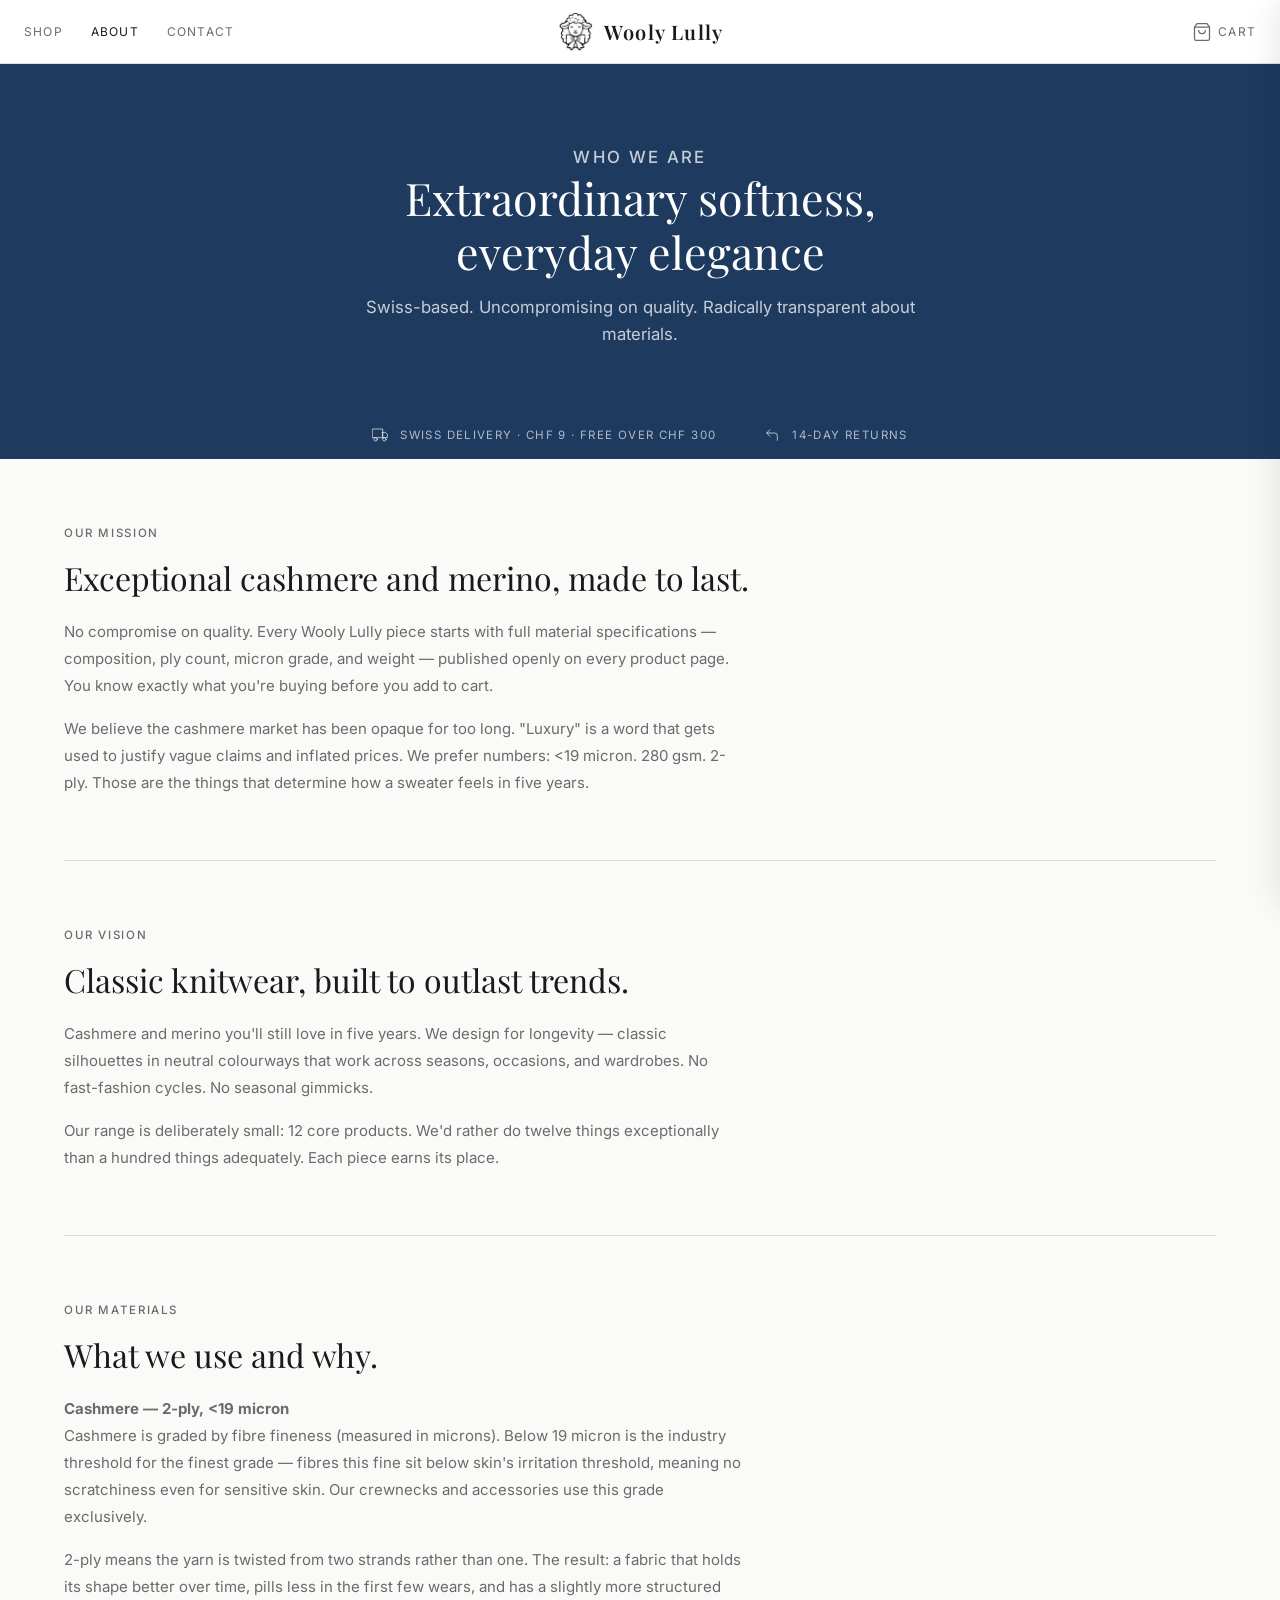
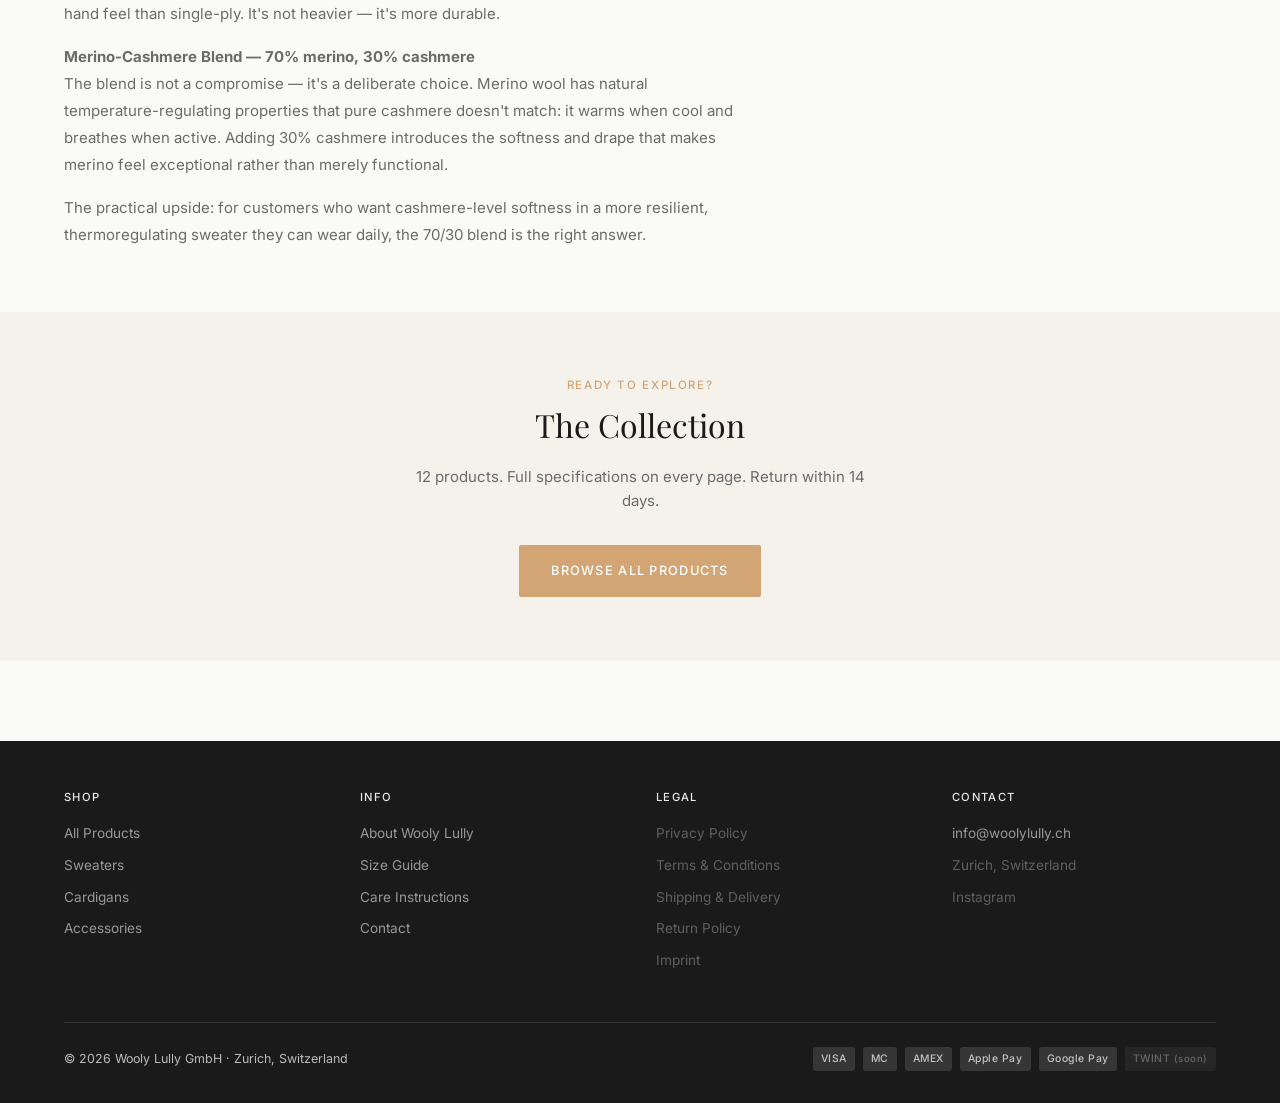
==== commit ba61a404: "Add "Wooly Lully" wordmark next to logo and fix favicon - Add brand name text next to the sheep logo" ====
--- a/about.html
+++ b/about.html
@@ -8,7 +8,6 @@
   <link rel="preconnect" href="https://fonts.gstatic.com" crossorigin>
   <link href="https://fonts.googleapis.com/css2?family=Inter:wght@300;400;500;600&family=Playfair+Display:wght@400;600;700&display=swap" rel="stylesheet">
   <link rel="stylesheet" href="style.css">
-  <link rel="icon" type="image/svg+xml" href="assets/logo/favicon.svg">
   <link rel="icon" type="image/png" sizes="32x32" href="assets/logo/favicon.png">
 
 </head>
@@ -22,7 +21,7 @@
       <a href="about.html" class="active">About</a>
       <a href="mailto:info@woolylully.ch">Contact</a>
     </nav>
-    <a href="homepage.html" class="header-logo"><img src="assets/logo/wooly_lully_logo.png" alt="Wooly Lully" height="40"></a>
+    <a href="homepage.html" class="header-logo"><img src="assets/logo/wooly_lully_logo.png" alt="Wooly Lully" height="40"><span class="logo-wordmark">Wooly Lully</span></a>
     <div class="header-actions">
       <button class="cart-btn" id="open-cart" aria-label="Open cart">
         <svg width="20" height="20" viewBox="0 0 24 24" fill="none" stroke="currentColor" stroke-width="1.5" stroke-linecap="round" stroke-linejoin="round"><path d="M6 2L3 6v14a2 2 0 002 2h14a2 2 0 002-2V6l-3-4z"/><line x1="3" y1="6" x2="21" y2="6"/><path d="M16 10a4 4 0 01-8 0"/></svg>
--- a/style.css
+++ b/style.css
@@ -121,6 +121,14 @@
 .header-logo img {
   height: 40px;
   width: auto;
+}
+.logo-wordmark {
+  font-family: var(--font-serif);
+  font-size: 1.25rem;
+  font-weight: 600;
+  letter-spacing: 0.06em;
+  color: var(--text);
+  margin-left: 10px;
 }
 
 .header-actions {
